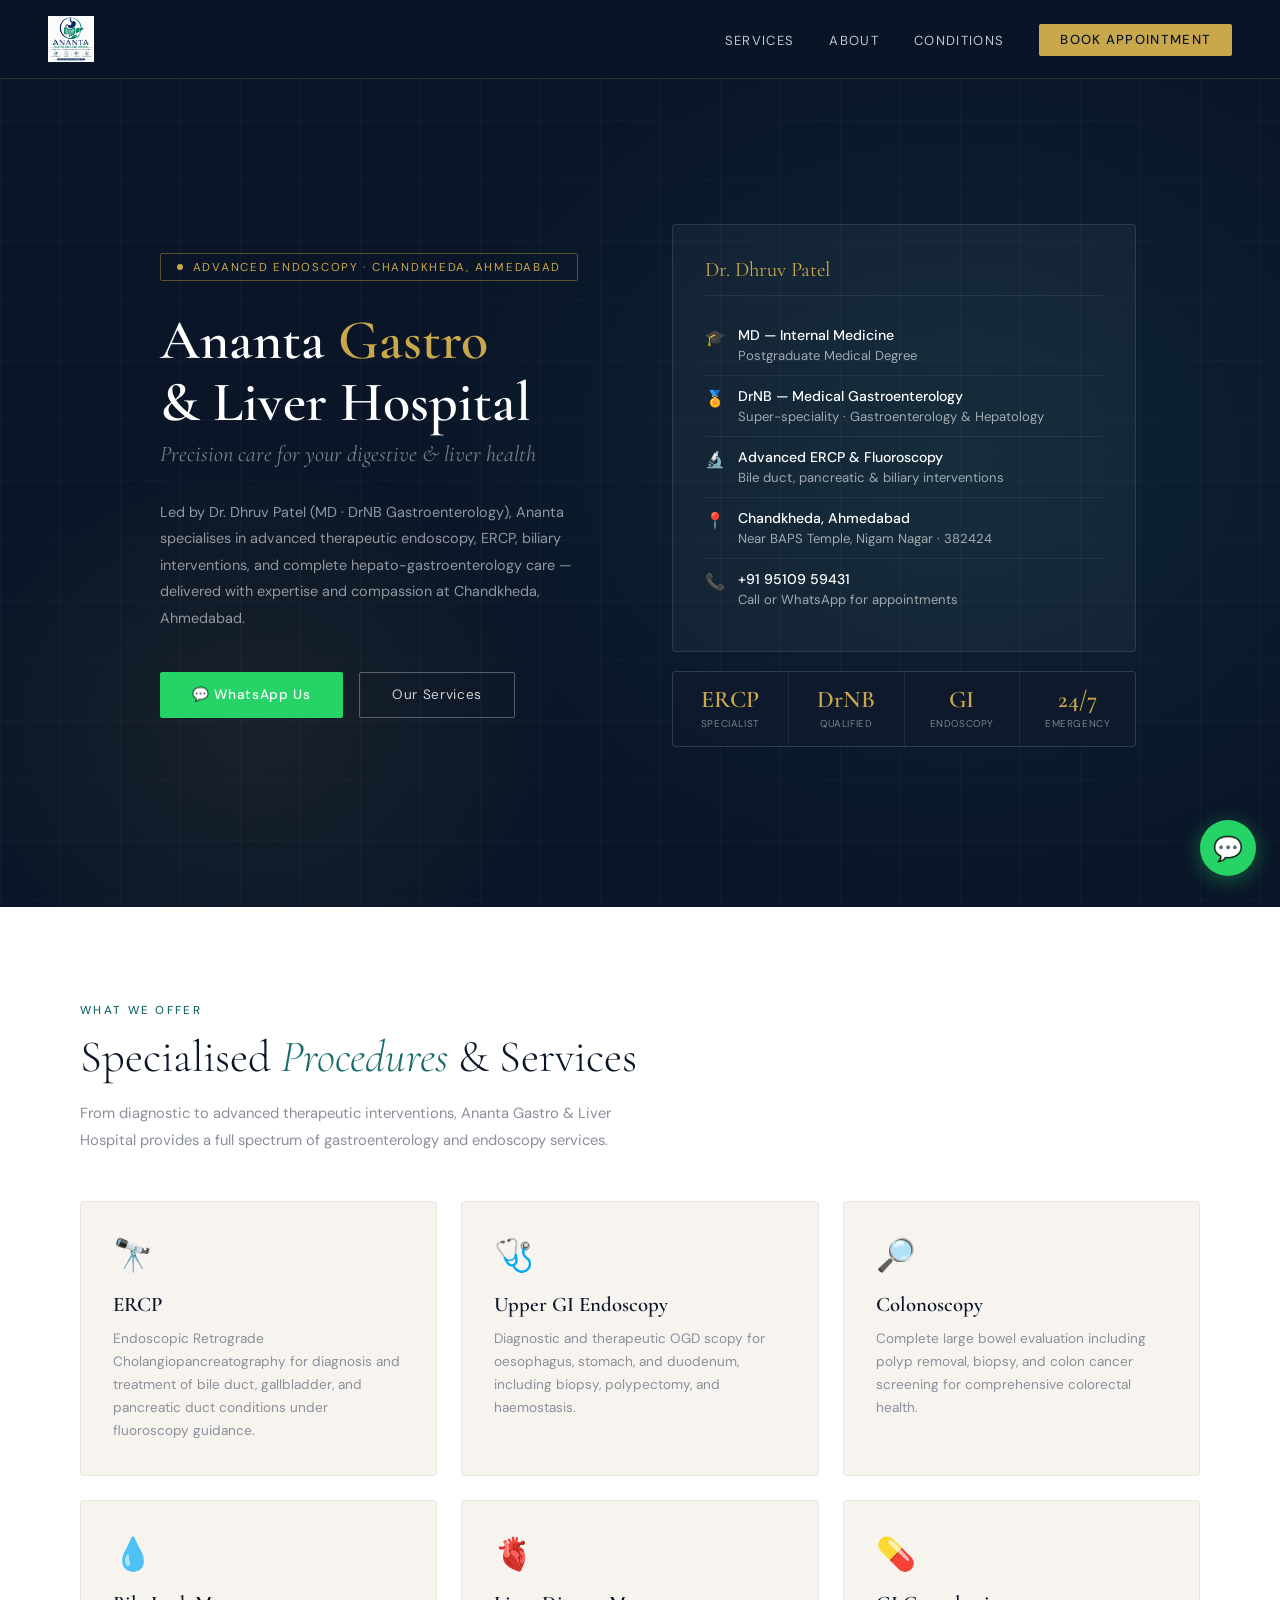
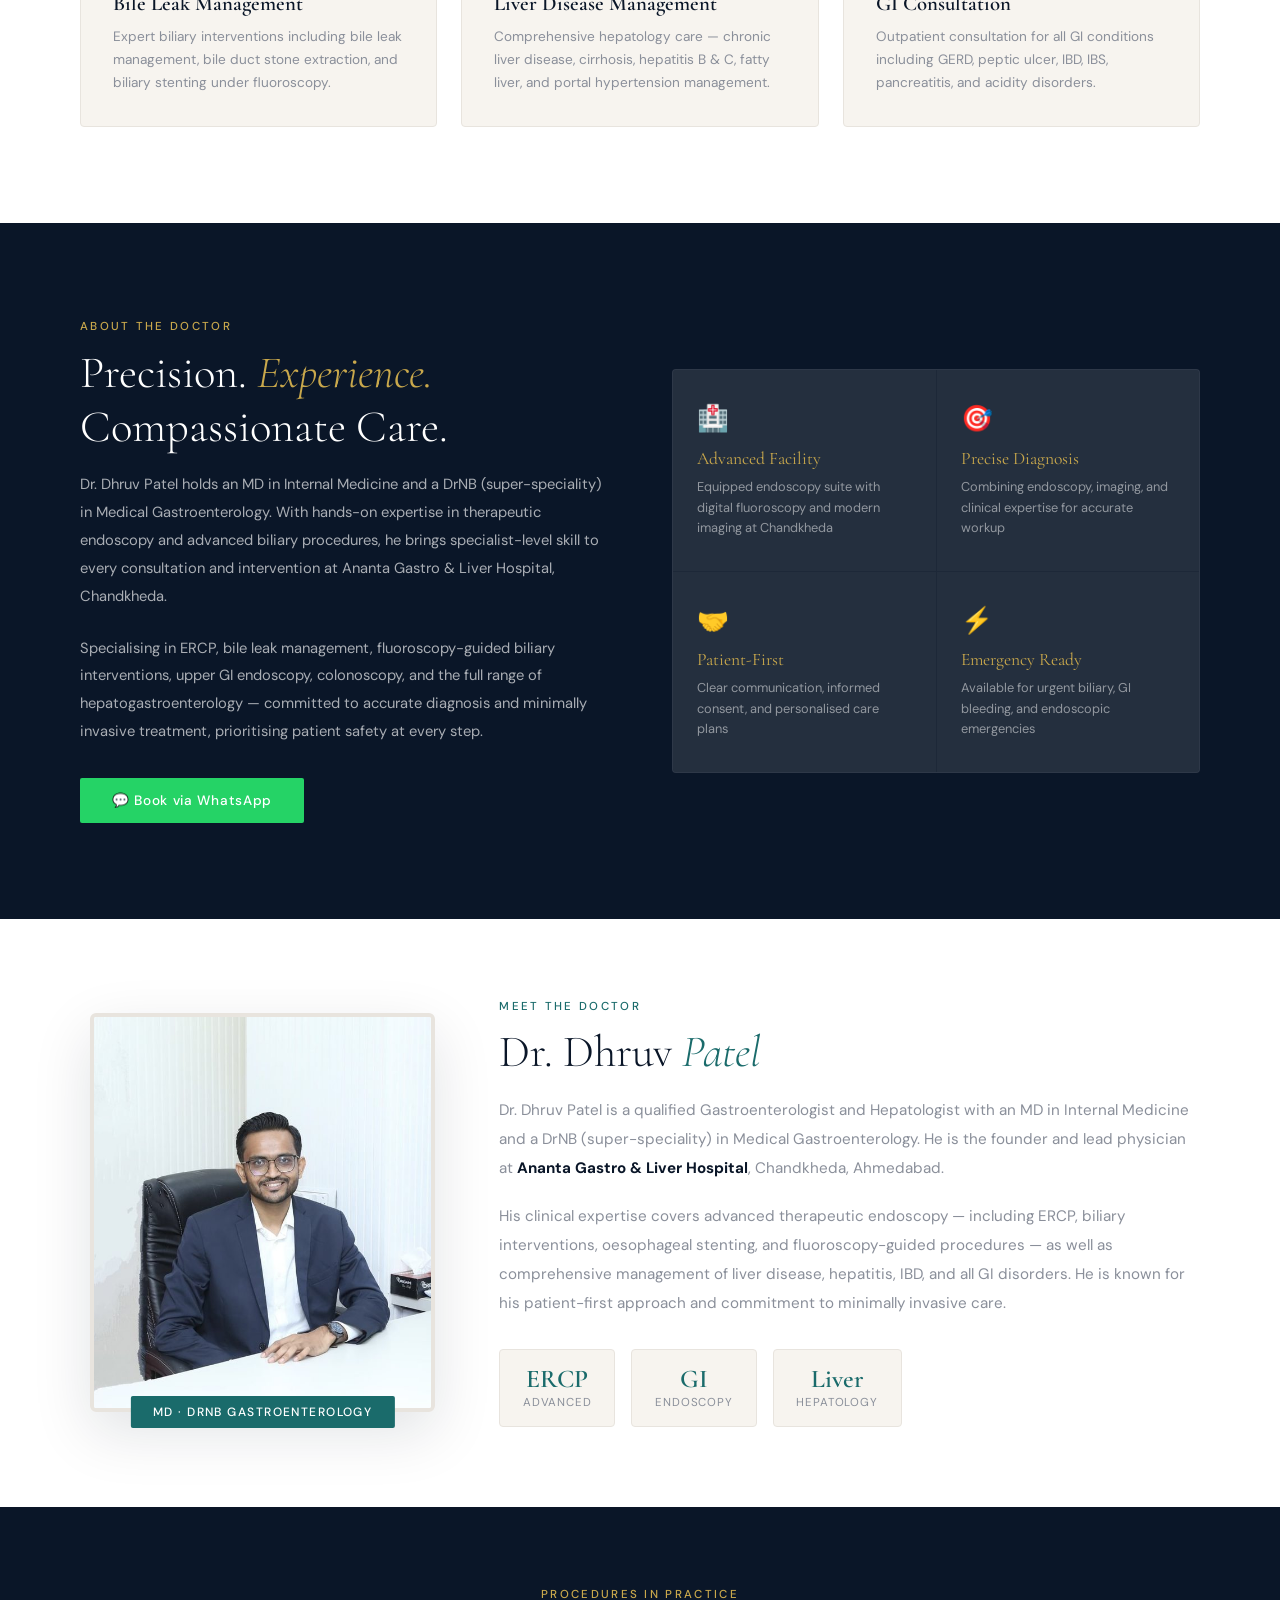
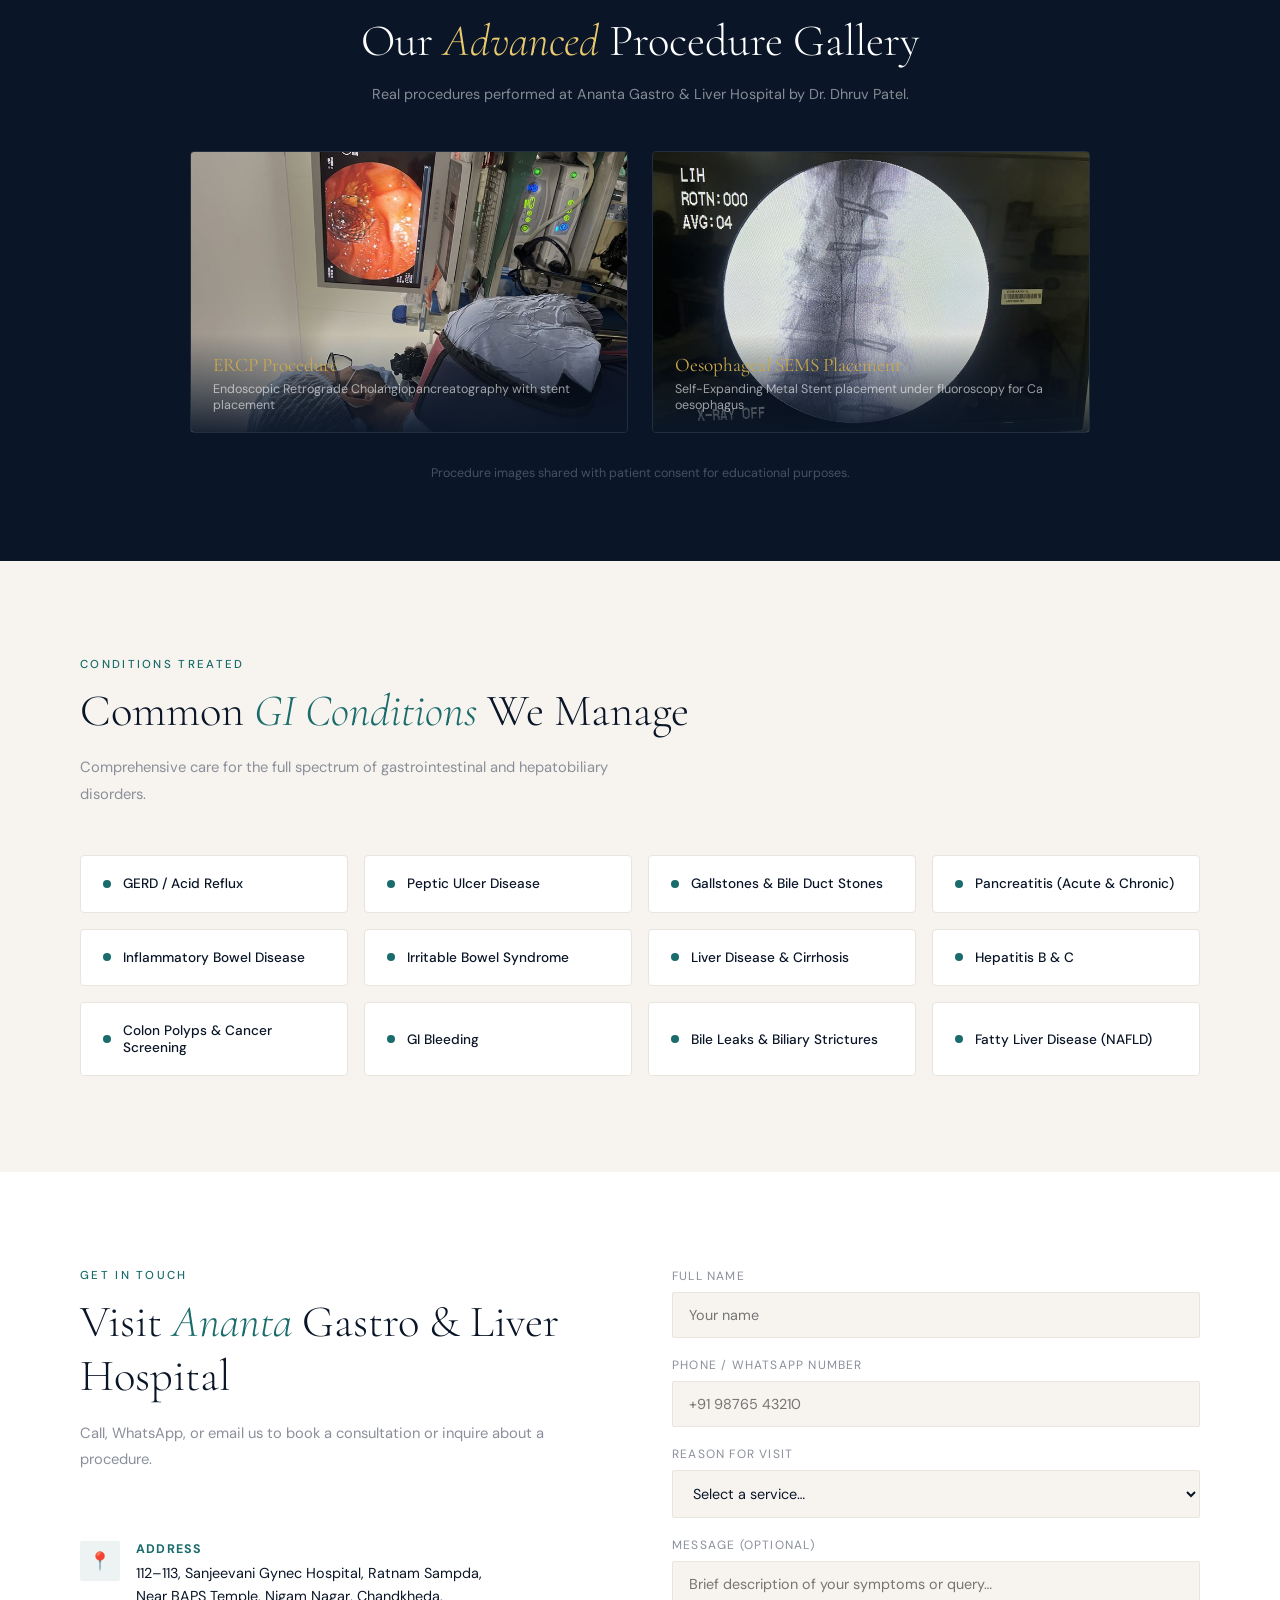
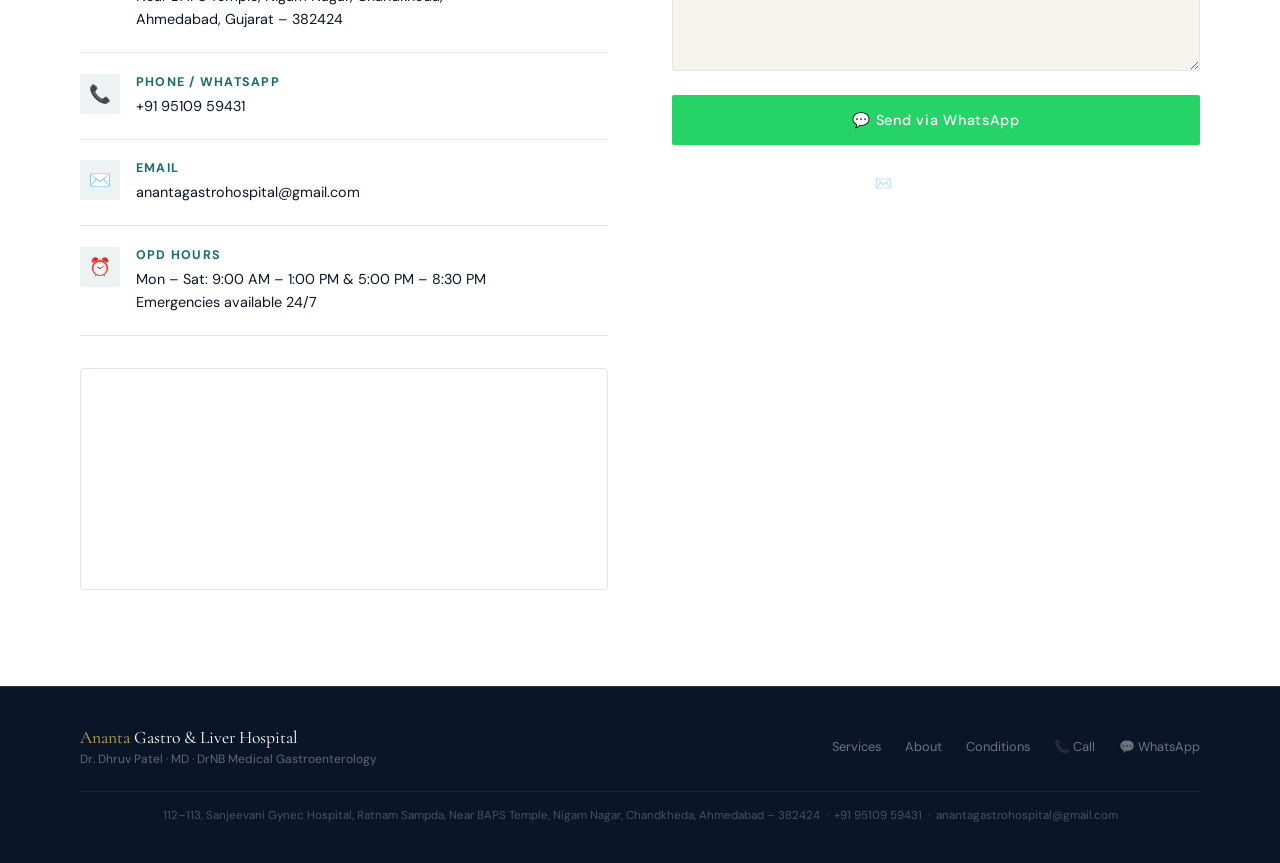
==== index.html @ d71a710f "Update index.html" ====
<!DOCTYPE html>
<html lang="en">
<head>
<meta charset="UTF-8">
 <meta name="viewport" content="width=device-width, initial-scale=1.0">
<title>Best Gastroenterologist in Ahmedabad | Ananta Gastro & Liver Hospital</title>
<meta name="description" content="Expert gastroenterologist in Ahmedabad for acidity, liver disease, endoscopy & colonoscopy. Visit Ananta Gastro & Liver Hospital in Chandkheda.">
<meta name="robots" content="index, follow">
<link href="https://fonts.googleapis.com/css2?family=Cormorant+Garamond:ital,wght@0,300;0,400;0,600;1,300;1,400&family=DM+Sans:wght@300;400;500&display=swap" rel="stylesheet">
</head>
<link href="https://fonts.googleapis.com/css2?family=Cormorant+Garamond:ital,wght@0,300;0,400;0,600;1,300;1,400&family=DM+Sans:wght@300;400;500&display=swap" rel="stylesheet">
<style>
  *, *::before, *::after { margin: 0; padding: 0; box-sizing: border-box; }
  :root {
    --navy: #0a1628; --deep: #0d1f3c;
    --teal: #1a6b6b; --teal-light: #2a8f8f;
    --gold: #c9a84c; --gold-light: #e8c96e;
    --cream: #f7f4ef; --white: #ffffff;
    --gray: #8a8f9a; --light: #e8e4de;
  }
  html { scroll-behavior: smooth; }
  body { font-family: 'DM Sans', sans-serif; background: var(--cream); color: var(--navy); overflow-x: hidden; }

  /* NAV */
  nav {
    position: fixed; top: 0; left: 0; right: 0; z-index: 100;
    display: flex; align-items: center; justify-content: space-between;
    padding: 1rem 3rem;
    background: rgba(10,22,40,0.95);
    backdrop-filter: blur(12px);
    border-bottom: 1px solid rgba(201,168,76,0.2);
    animation: fadeDown .8s ease both;
  }
  @keyframes fadeDown { from{opacity:0;transform:translateY(-20px);}to{opacity:1;transform:translateY(0);} }

  .nav-brand { text-decoration: none; }
  .nav-brand-main { font-family:'Cormorant Garamond',serif; color:var(--white); font-size:1.15rem; font-weight:600; display:block; }
  .nav-brand-main span { color:var(--gold); }
  .nav-brand-sub { font-size:.68rem; color:rgba(255,255,255,0.4); letter-spacing:.1em; text-transform:uppercase; }

  .nav-links { display:flex; gap:2.2rem; list-style:none; align-items:center; }
  .nav-links a { color:rgba(255,255,255,0.75); text-decoration:none; font-size:.82rem; letter-spacing:.1em; text-transform:uppercase; transition:color .3s; }
  .nav-links a:hover { color:var(--gold-light); }
  .nav-cta { background:var(--gold)!important; color:var(--navy)!important; padding:.45rem 1.3rem; border-radius:2px; font-weight:500!important; }
  .nav-cta:hover { background:var(--gold-light)!important; }

  /* HERO */
  #hero {
    min-height:100vh; background:var(--navy);
    display:grid; grid-template-columns:1fr 1fr;
    align-items:center; position:relative; overflow:hidden;
  }
  .hero-bg {
    position:absolute; inset:0;
    background: radial-gradient(ellipse 60% 70% at 75% 50%,rgba(26,107,107,0.18) 0%,transparent 70%),
                radial-gradient(ellipse 40% 50% at 20% 80%,rgba(201,168,76,0.08) 0%,transparent 60%);
  }
  .hero-grid {
    position:absolute; inset:0;
    background-image: linear-gradient(rgba(255,255,255,0.025) 1px,transparent 1px),
                      linear-gradient(90deg,rgba(255,255,255,0.025) 1px,transparent 1px);
    background-size:60px 60px;
  }
  .hero-left { padding:8rem 3rem 4rem 5rem; position:relative; z-index:2; animation:fadeUp 1s ease .3s both; }
  @keyframes fadeUp { from{opacity:0;transform:translateY(30px);}to{opacity:1;transform:translateY(0);} }

  .hero-badge {
    display:inline-flex; align-items:center; gap:.6rem;
    border:1px solid rgba(201,168,76,0.4); padding:.35rem 1rem; border-radius:2px;
    font-size:.72rem; letter-spacing:.15em; text-transform:uppercase; color:var(--gold); margin-bottom:1.8rem;
  }
  .hero-badge::before { content:''; width:6px; height:6px; border-radius:50%; background:var(--gold); animation:pulse 2s infinite; }
  @keyframes pulse { 0%,100%{opacity:1;}50%{opacity:.4;} }

  .hero-hospital { font-family:'Cormorant Garamond',serif; font-size:clamp(2.2rem,4.5vw,3.5rem); font-weight:600; color:var(--white); line-height:1.1; margin-bottom:.4rem; }
  .hero-hospital em { color:var(--gold); font-style:normal; }
  .hero-tagline { font-family:'Cormorant Garamond',serif; font-size:clamp(1rem,1.8vw,1.4rem); color:rgba(255,255,255,0.45); font-style:italic; margin-bottom:2rem; }
  .hero-desc { color:rgba(255,255,255,0.55); font-size:.9rem; line-height:1.85; max-width:420px; margin-bottom:2.5rem; }
  .hero-actions { display:flex; gap:1rem; flex-wrap:wrap; }

  .btn-primary { background:var(--gold); color:var(--navy); padding:.85rem 2rem; border-radius:2px; text-decoration:none; font-size:.85rem; font-weight:500; letter-spacing:.05em; transition:all .3s; display:inline-block; }
  .btn-primary:hover { background:var(--gold-light); transform:translateY(-2px); box-shadow:0 8px 24px rgba(201,168,76,0.3); }
  .btn-wa { background:#25D366; color:#fff; padding:.85rem 2rem; border-radius:2px; text-decoration:none; font-size:.85rem; font-weight:500; letter-spacing:.05em; transition:all .3s; display:inline-flex; align-items:center; gap:.5rem; }
  .btn-wa:hover { background:#1ebe5d; transform:translateY(-2px); }
  .btn-outline { border:1px solid rgba(255,255,255,0.3); color:rgba(255,255,255,0.8); padding:.85rem 2rem; border-radius:2px; text-decoration:none; font-size:.85rem; letter-spacing:.05em; transition:all .3s; display:inline-block; }
  .btn-outline:hover { border-color:var(--gold); color:var(--gold); }

  .hero-right { position:relative; z-index:2; display:flex; flex-direction:column; gap:1.2rem; padding:8rem 4rem 4rem 2rem; animation:fadeUp 1s ease .6s both; }

  .hero-card { background:rgba(255,255,255,0.04); border:1px solid rgba(255,255,255,0.1); border-radius:4px; padding:2rem; backdrop-filter:blur(8px); }
  .hero-card h3 { font-family:'Cormorant Garamond',serif; font-size:1.3rem; color:var(--gold); font-weight:400; margin-bottom:1.2rem; padding-bottom:.8rem; border-bottom:1px solid rgba(255,255,255,0.08); }
  .credential { display:flex; align-items:flex-start; gap:.8rem; padding:.6rem 0; border-bottom:1px solid rgba(255,255,255,0.06); }
  .credential:last-child { border-bottom:none; }
  .cred-icon { font-size:1rem; margin-top:.15rem; flex-shrink:0; }
  .cred-text { font-size:.82rem; color:rgba(255,255,255,0.6); line-height:1.5; }
  .cred-text strong { color:var(--white); display:block; font-size:.88rem; font-weight:500; }

  .hero-stats { display:grid; grid-template-columns:repeat(4,1fr); gap:1px; background:rgba(255,255,255,0.08); border:1px solid rgba(255,255,255,0.08); border-radius:4px; overflow:hidden; }
  .stat { background:rgba(10,22,40,0.8); padding:1rem .5rem; text-align:center; }
  .stat-num { font-family:'Cormorant Garamond',serif; font-size:1.5rem; font-weight:600; color:var(--gold); line-height:1; display:block; }
  .stat-label { font-size:.62rem; color:rgba(255,255,255,0.45); letter-spacing:.06em; text-transform:uppercase; margin-top:.3rem; display:block; }

  /* SECTIONS */
  section { padding:6rem 5rem; }
  .section-label { font-size:.72rem; letter-spacing:.2em; text-transform:uppercase; color:var(--teal); font-weight:500; margin-bottom:.8rem; }
  .section-title { font-family:'Cormorant Garamond',serif; font-size:clamp(2rem,3.5vw,3rem); font-weight:300; line-height:1.2; color:var(--navy); margin-bottom:1rem; }
  .section-title em { font-style:italic; color:var(--teal); }
  .section-sub { font-size:.92rem; color:var(--gray); line-height:1.8; max-width:560px; margin-bottom:3rem; }

  /* SERVICES */
  #services { background:var(--white); }
  .services-grid { display:grid; grid-template-columns:repeat(3,1fr); gap:1.5rem; }
  .service-card { background:var(--cream); border:1px solid var(--light); border-radius:4px; padding:2rem; position:relative; overflow:hidden; transition:all .4s; cursor:default; }
  .service-card::before { content:''; position:absolute; top:0; left:0; right:0; height:3px; background:var(--teal); transform:scaleX(0); transform-origin:left; transition:transform .4s; }
  .service-card:hover { transform:translateY(-4px); box-shadow:0 16px 40px rgba(10,22,40,0.1); border-color:var(--teal); }
  .service-card:hover::before { transform:scaleX(1); }
  .service-icon { font-size:2rem; margin-bottom:1rem; }
  .service-card h3 { font-family:'Cormorant Garamond',serif; font-size:1.3rem; font-weight:600; color:var(--navy); margin-bottom:.6rem; }
  .service-card p { font-size:.85rem; color:var(--gray); line-height:1.7; }

  /* ABOUT */
  #about { background:var(--navy); display:grid; grid-template-columns:1fr 1fr; gap:4rem; align-items:center; padding:6rem 5rem; }
  .about-desc { font-size:.92rem; color:rgba(255,255,255,0.65); line-height:1.9; margin-bottom:1.5rem; }
  .about-right { display:grid; grid-template-columns:1fr 1fr; gap:1px; background:rgba(255,255,255,0.08); border:1px solid rgba(255,255,255,0.08); border-radius:4px; overflow:hidden; }
  .about-feat { background:rgba(255,255,255,0.03); padding:2rem 1.5rem; transition:background .3s; }
  .about-feat:hover { background:rgba(26,107,107,0.15); }
  .about-feat-icon { font-size:1.6rem; margin-bottom:.8rem; }
  .about-feat h4 { font-family:'Cormorant Garamond',serif; font-size:1.1rem; color:var(--gold); font-weight:400; margin-bottom:.5rem; }
  .about-feat p { font-size:.8rem; color:rgba(255,255,255,0.5); line-height:1.6; }

  /* CONDITIONS */
  #conditions { background:var(--cream); }
  .conditions-grid { display:grid; grid-template-columns:repeat(4,1fr); gap:1rem; }
  .condition-pill { background:var(--white); border:1px solid var(--light); border-radius:4px; padding:1.2rem 1.4rem; font-size:.85rem; color:var(--navy); font-weight:500; transition:all .3s; cursor:default; display:flex; align-items:center; gap:.7rem; }
  .condition-pill:hover { border-color:var(--teal); color:var(--teal); background:rgba(26,107,107,0.04); transform:translateX(4px); }
  .condition-pill .dot { width:8px; height:8px; border-radius:50%; background:var(--teal); flex-shrink:0; }

  /* CONTACT */
  #contact { background:var(--white); display:grid; grid-template-columns:1fr 1fr; gap:4rem; align-items:start; padding:6rem 5rem; }
  .contact-info-block { display:flex; align-items:flex-start; gap:1rem; padding:1.3rem 0; border-bottom:1px solid var(--light); }
  .contact-info-block:last-of-type { border-bottom:none; }
  .contact-icon { width:40px; height:40px; background:rgba(26,107,107,0.08); border-radius:2px; display:flex; align-items:center; justify-content:center; font-size:1.1rem; flex-shrink:0; }
  .contact-text strong { display:block; font-size:.78rem; letter-spacing:.1em; text-transform:uppercase; color:var(--teal); margin-bottom:.3rem; }
  .contact-text span, .contact-text a { font-size:.9rem; color:var(--navy); line-height:1.6; text-decoration:none; }
  .contact-text a:hover { color:var(--teal); }
  .map-embed { border-radius:4px; overflow:hidden; border:1px solid var(--light); margin-top:2rem; }

  .form-group { margin-bottom:1.2rem; }
  .form-group label { display:block; font-size:.75rem; letter-spacing:.1em; text-transform:uppercase; color:var(--gray); margin-bottom:.5rem; }
  .form-group input, .form-group textarea, .form-group select { width:100%; border:1px solid var(--light); border-radius:2px; padding:.8rem 1rem; font-family:'DM Sans',sans-serif; font-size:.9rem; color:var(--navy); background:var(--cream); transition:border .3s; outline:none; }
  .form-group input:focus, .form-group textarea:focus, .form-group select:focus { border-color:var(--teal); background:var(--white); }
  .form-group textarea { height:110px; resize:vertical; }

  .wa-float { position:fixed; bottom:1.5rem; right:1.5rem; z-index:200; background:#25D366; color:#fff; width:56px; height:56px; border-radius:50%; display:flex; align-items:center; justify-content:center; font-size:1.5rem; text-decoration:none; box-shadow:0 4px 20px rgba(37,211,102,0.4); transition:transform .3s; }
  .wa-float:hover { transform:scale(1.1); }

  /* FOOTER */
  footer { background:var(--navy); padding:2.5rem 5rem; border-top:1px solid rgba(201,168,76,0.2); }
  .footer-inner { display:flex; justify-content:space-between; align-items:center; flex-wrap:wrap; gap:1rem; }
  .footer-brand { font-family:'Cormorant Garamond',serif; color:var(--white); font-size:1.1rem; }
  .footer-brand span { color:var(--gold); }
  .footer-sub { font-size:.75rem; color:rgba(255,255,255,0.35); margin-top:.2rem; }
  .footer-links { display:flex; gap:1.5rem; }
  .footer-links a { color:rgba(255,255,255,0.4); text-decoration:none; font-size:.8rem; transition:color .3s; }
  .footer-links a:hover { color:var(--gold); }
  .footer-bottom { font-size:.72rem; color:rgba(255,255,255,0.25); margin-top:1.5rem; text-align:center; border-top:1px solid rgba(255,255,255,0.06); padding-top:1rem; }

  /* REVEAL */
  .reveal { opacity:0; transform:translateY(24px); transition:opacity .8s ease,transform .8s ease; }
  .reveal.visible { opacity:1; transform:translateY(0); }

  /* RESPONSIVE */
  @media(max-width:900px){
    nav { padding:1rem 1.5rem; }
    .nav-links { display:none; }
    #hero { grid-template-columns:1fr; }
    .hero-left { padding:7rem 1.5rem 2rem; }
    .hero-right { padding:1rem 1.5rem 3rem; }
    .hero-stats { grid-template-columns:repeat(2,1fr); }
    .services-grid { grid-template-columns:1fr; }
    #about { grid-template-columns:1fr; padding:4rem 1.5rem; }
    .about-right { grid-template-columns:1fr 1fr; }
    section { padding:4rem 1.5rem; }
    .conditions-grid { grid-template-columns:1fr 1fr; }
    #contact { grid-template-columns:1fr; padding:4rem 1.5rem; }
    footer { padding:2rem 1.5rem; }
    .footer-inner { flex-direction:column; align-items:flex-start; }
  }
</style>
</head>
<body>

<!-- WhatsApp float -->
<a href="https://wa.me/919510959431" target="_blank" class="wa-float" title="Chat on WhatsApp">💬</a>

<!-- NAV -->
<nav>
  <a href="#hero" class="nav-brand">
    <img src="[data-uri]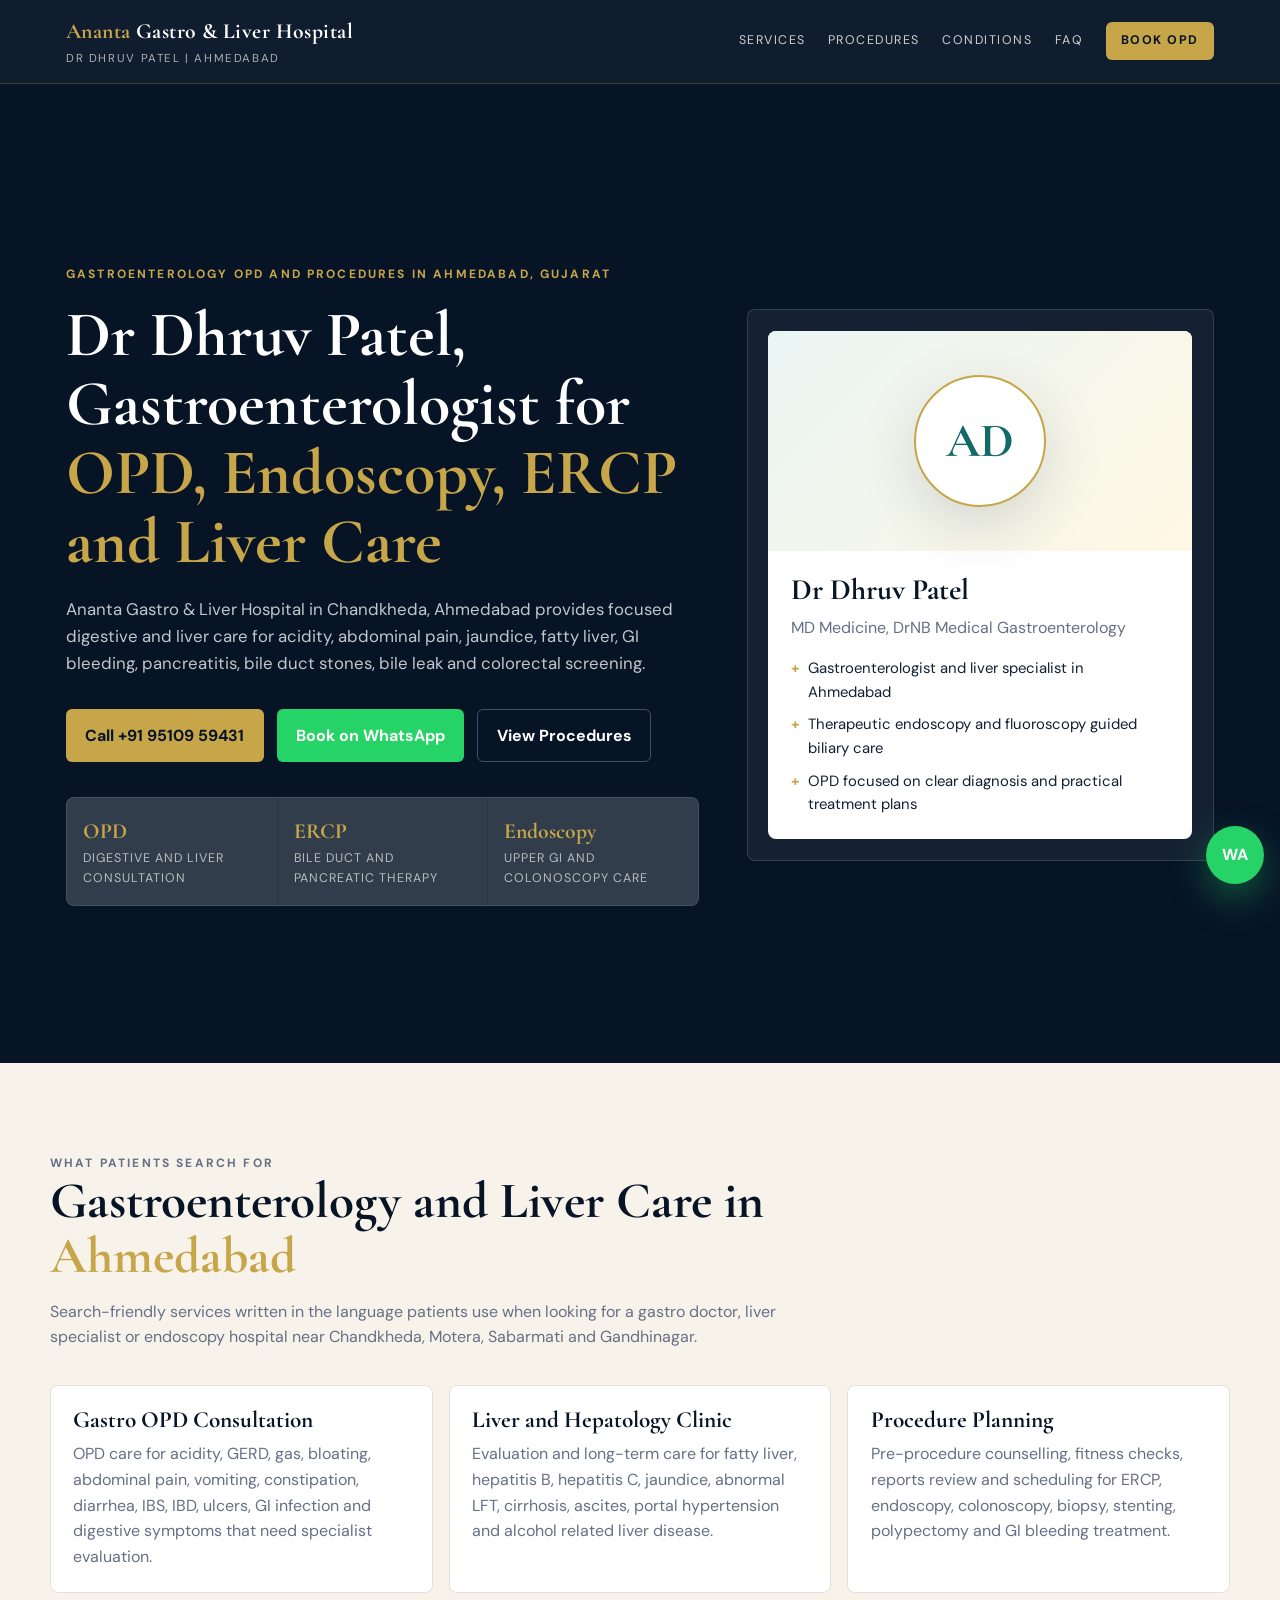
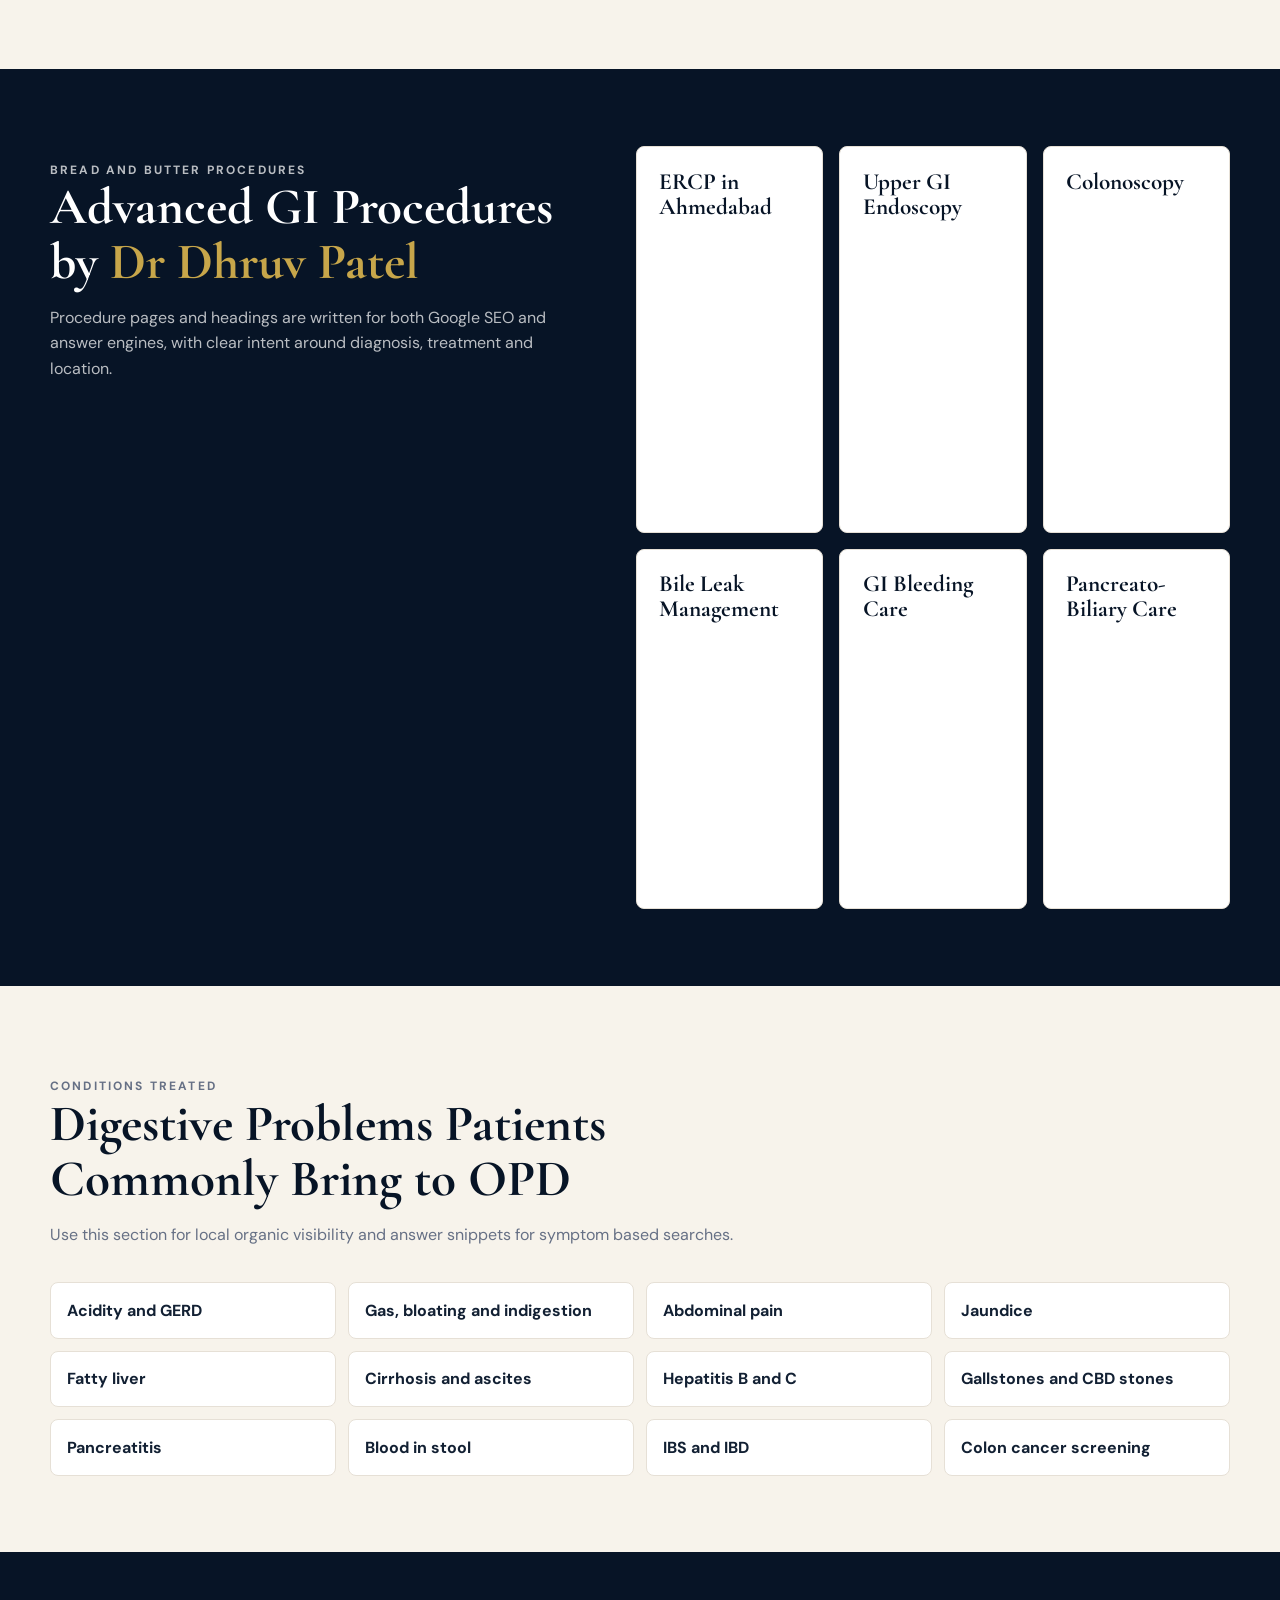
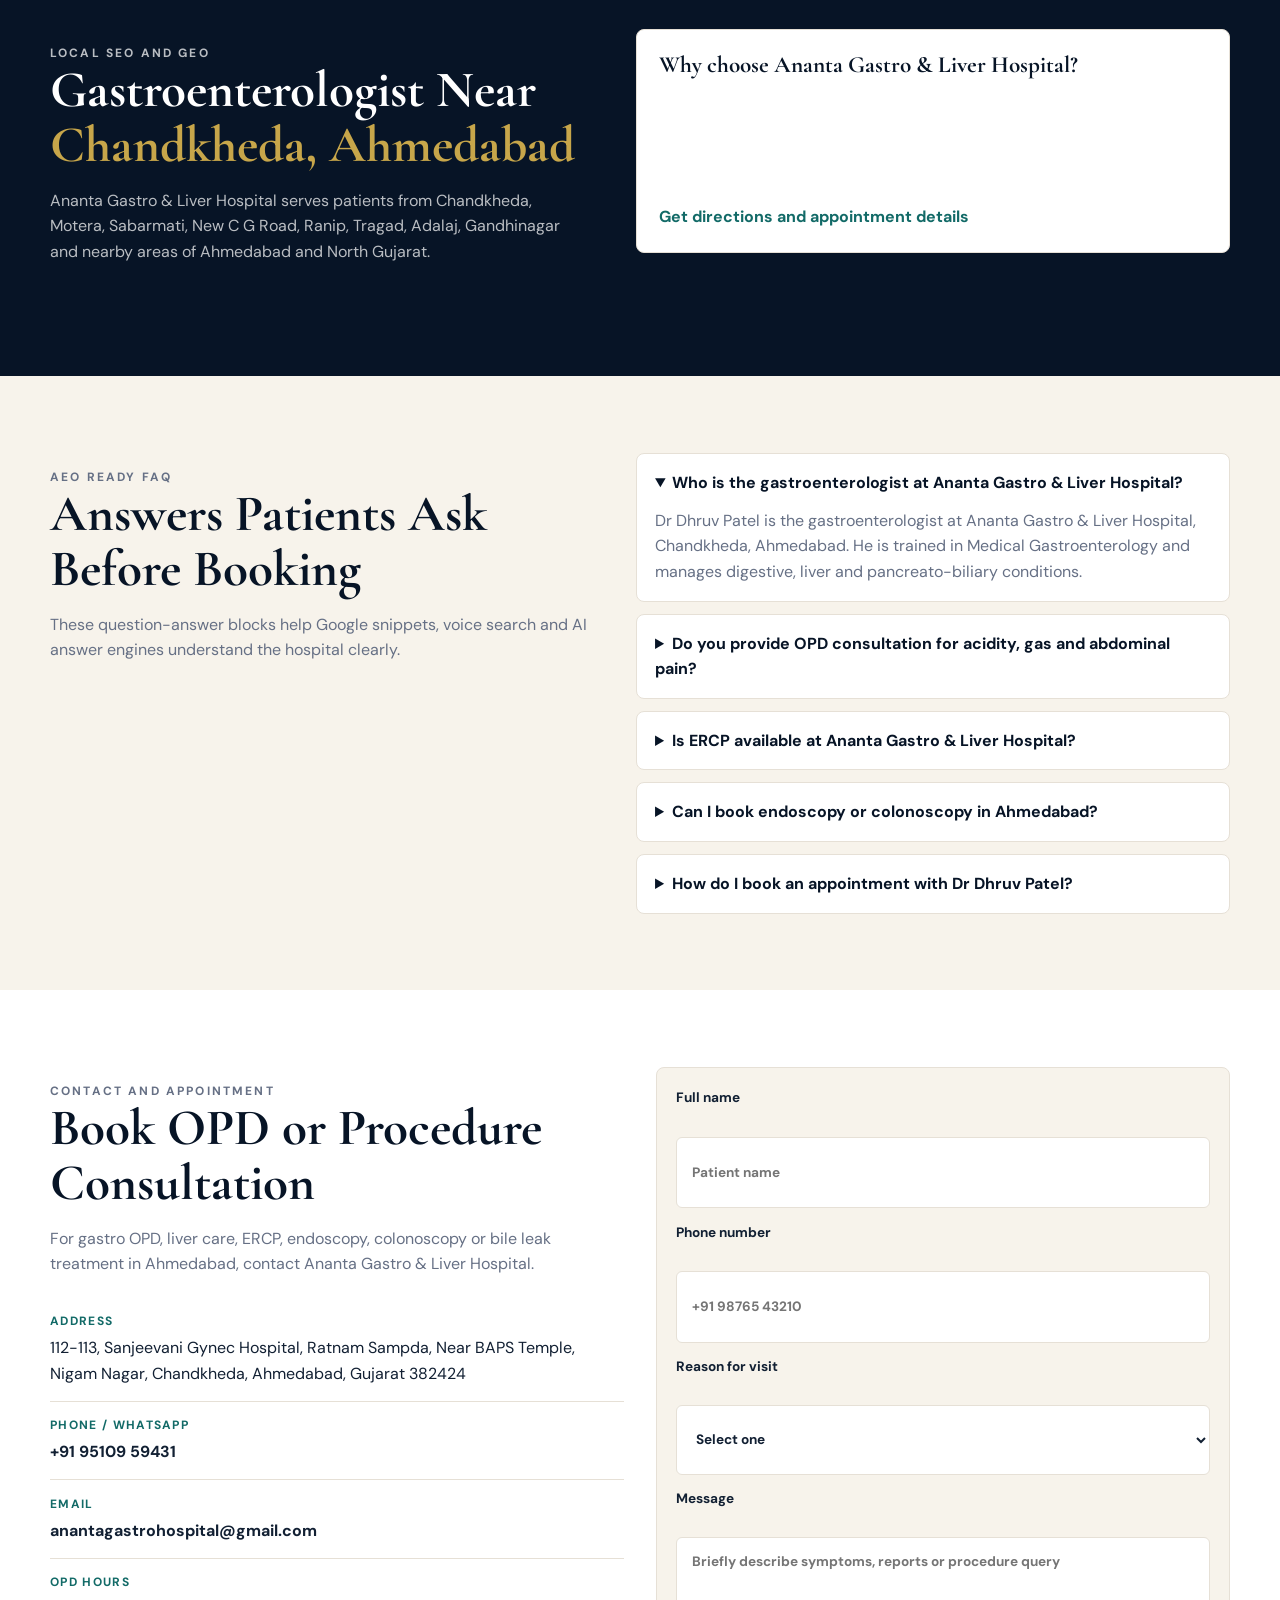
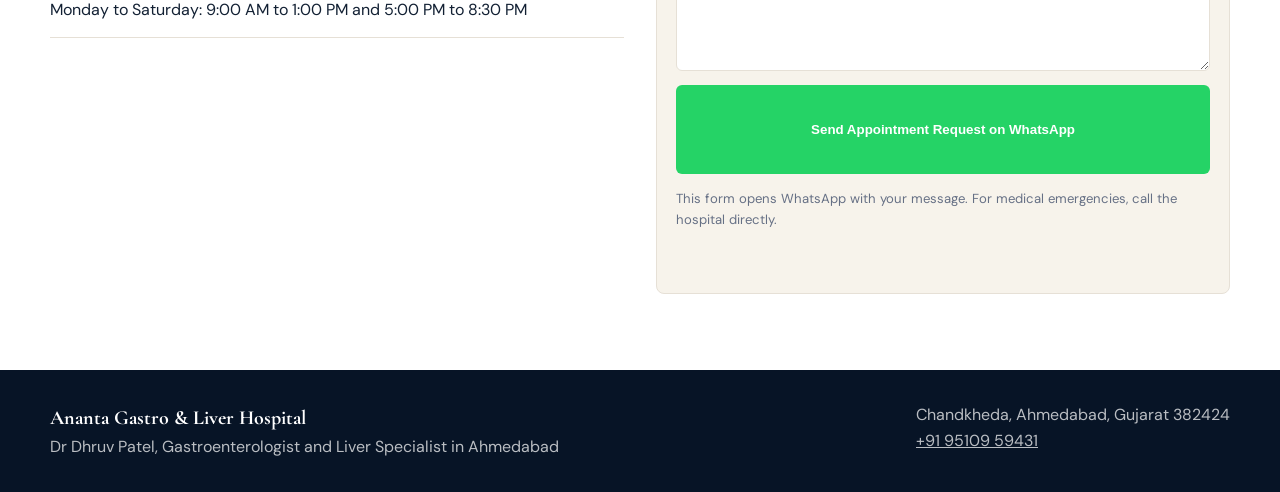
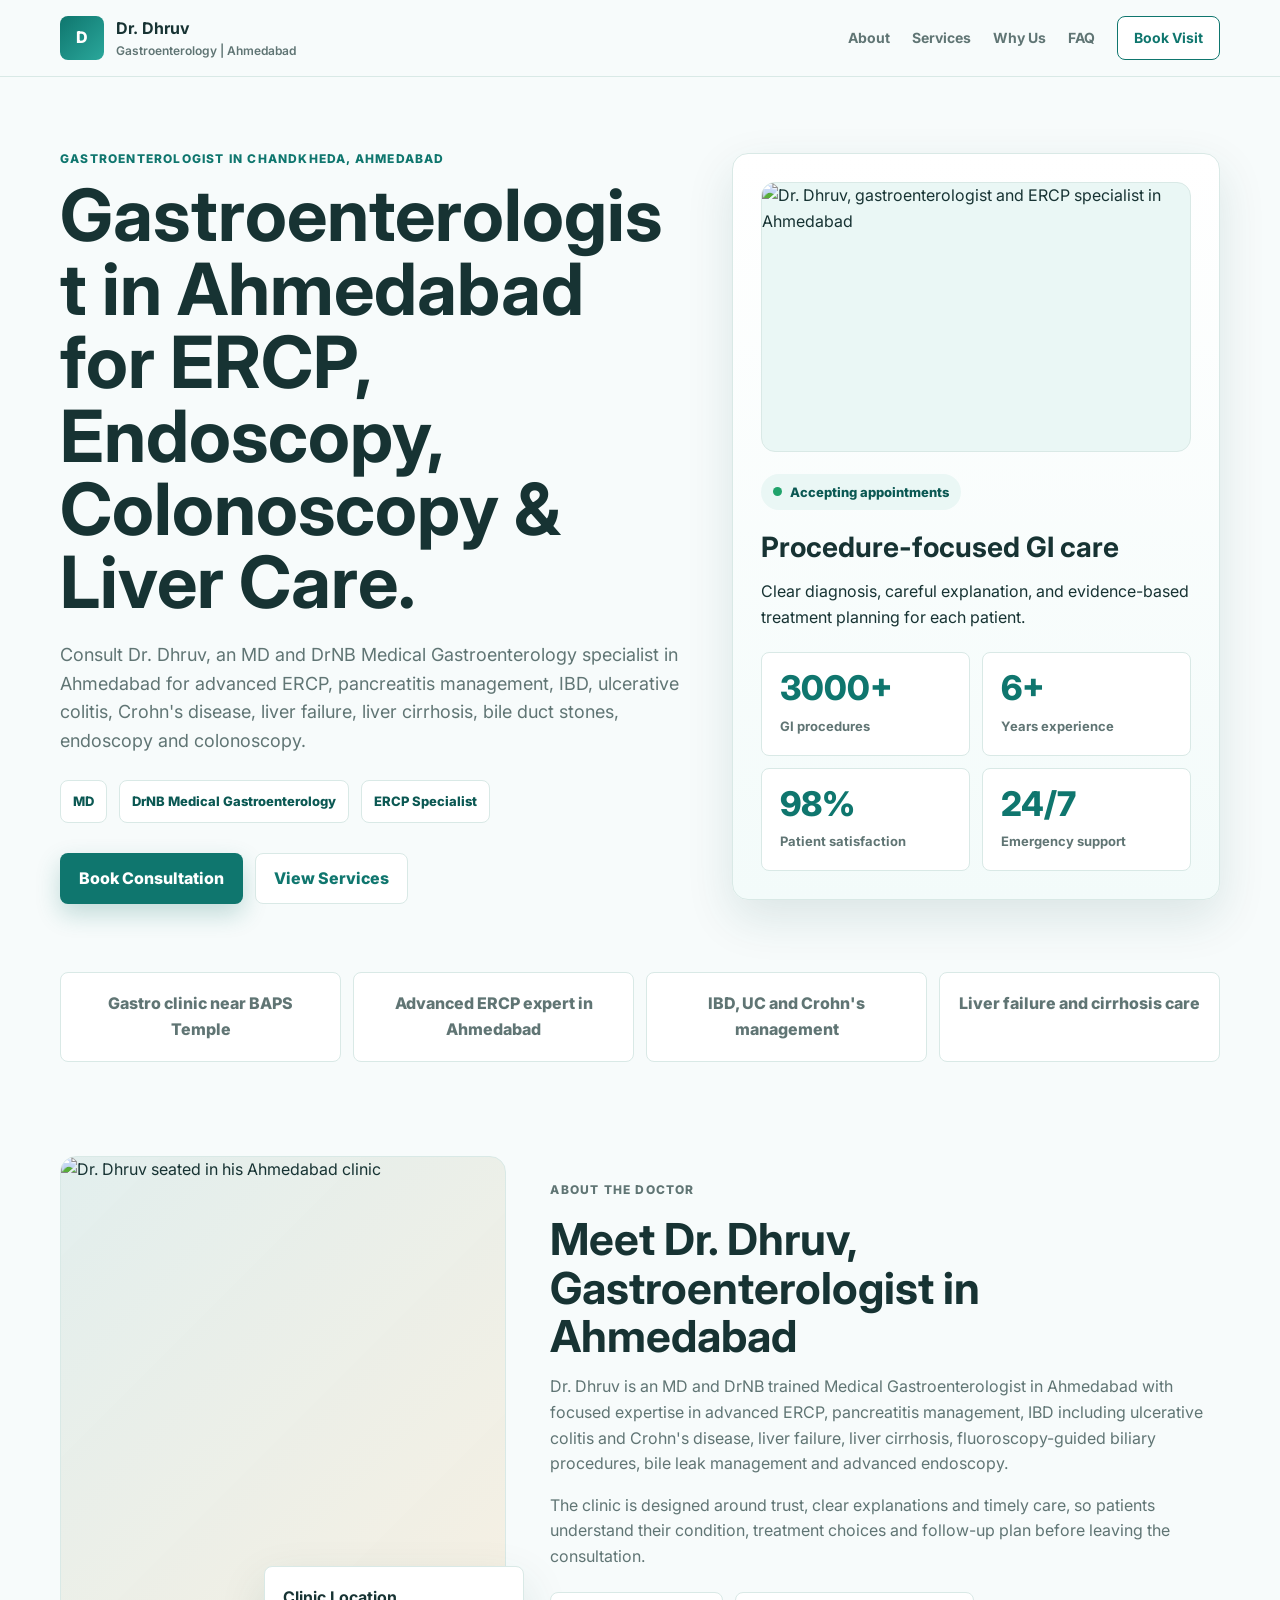
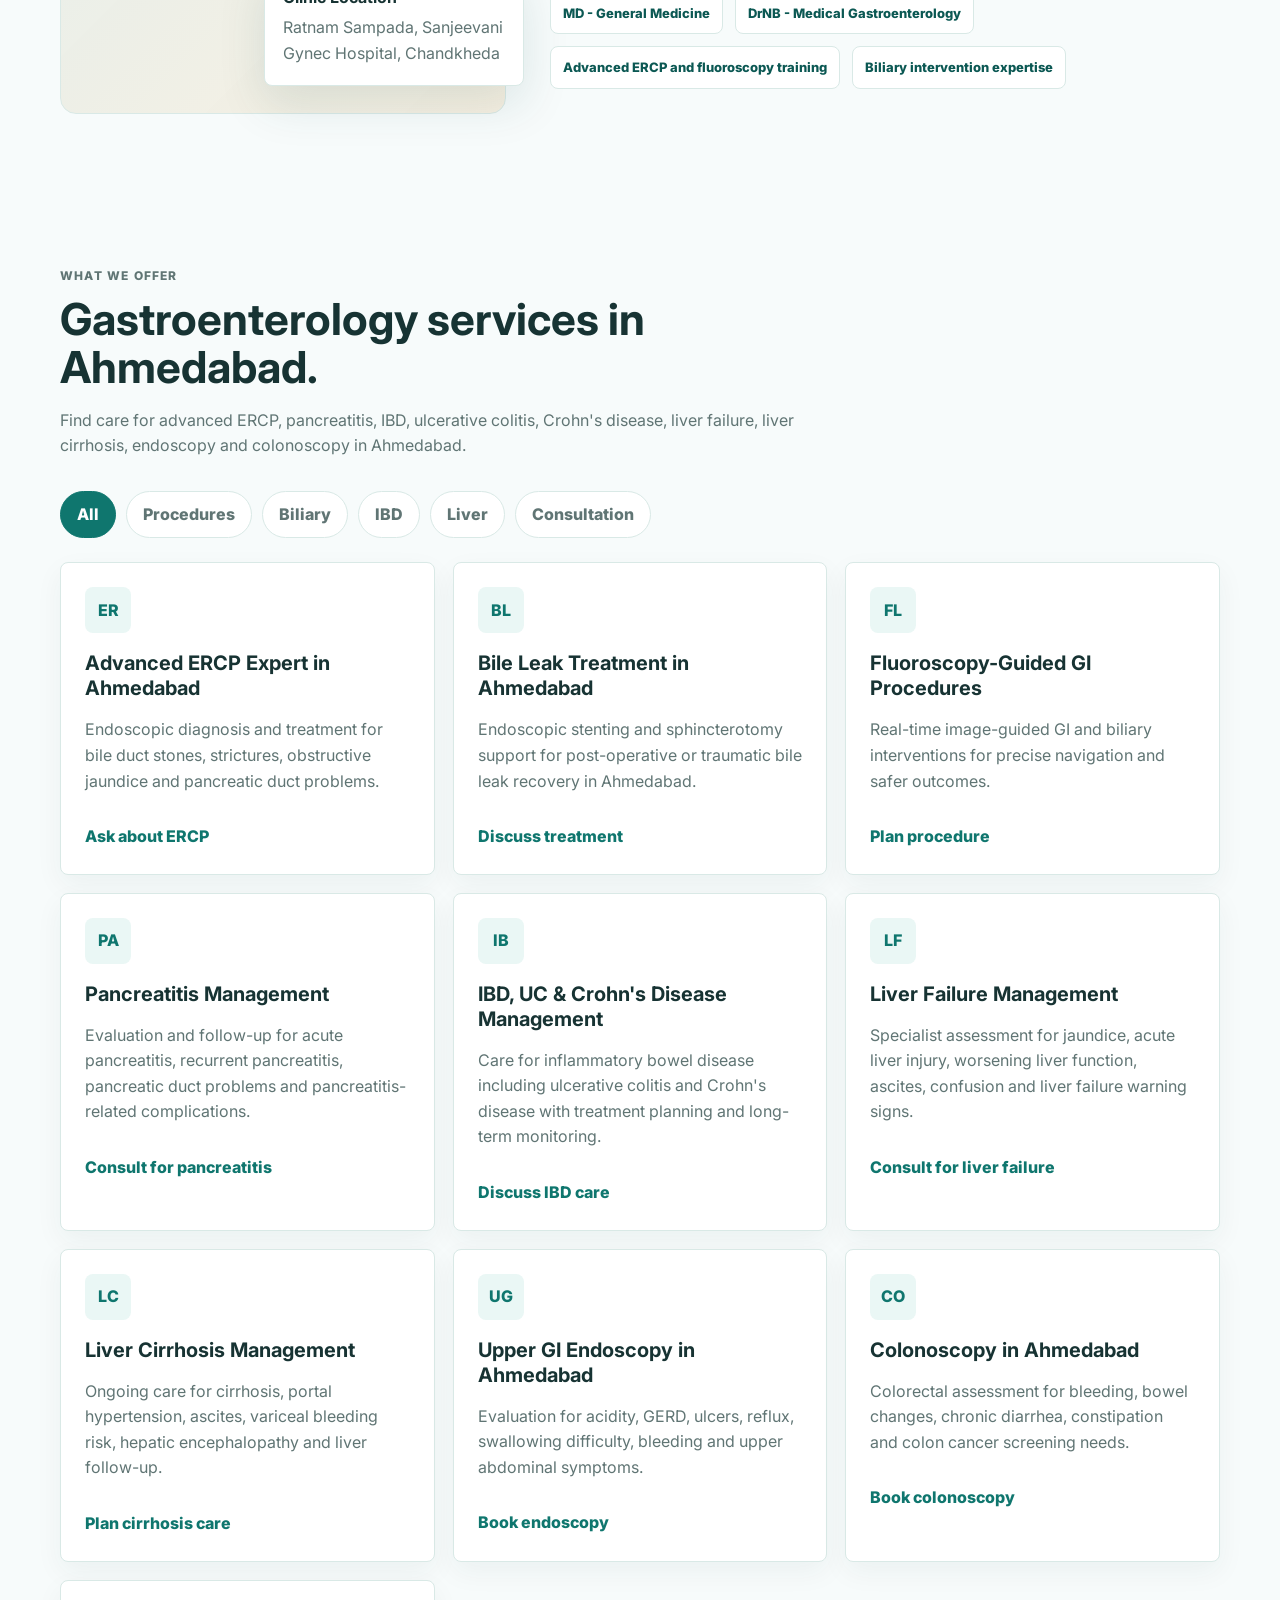
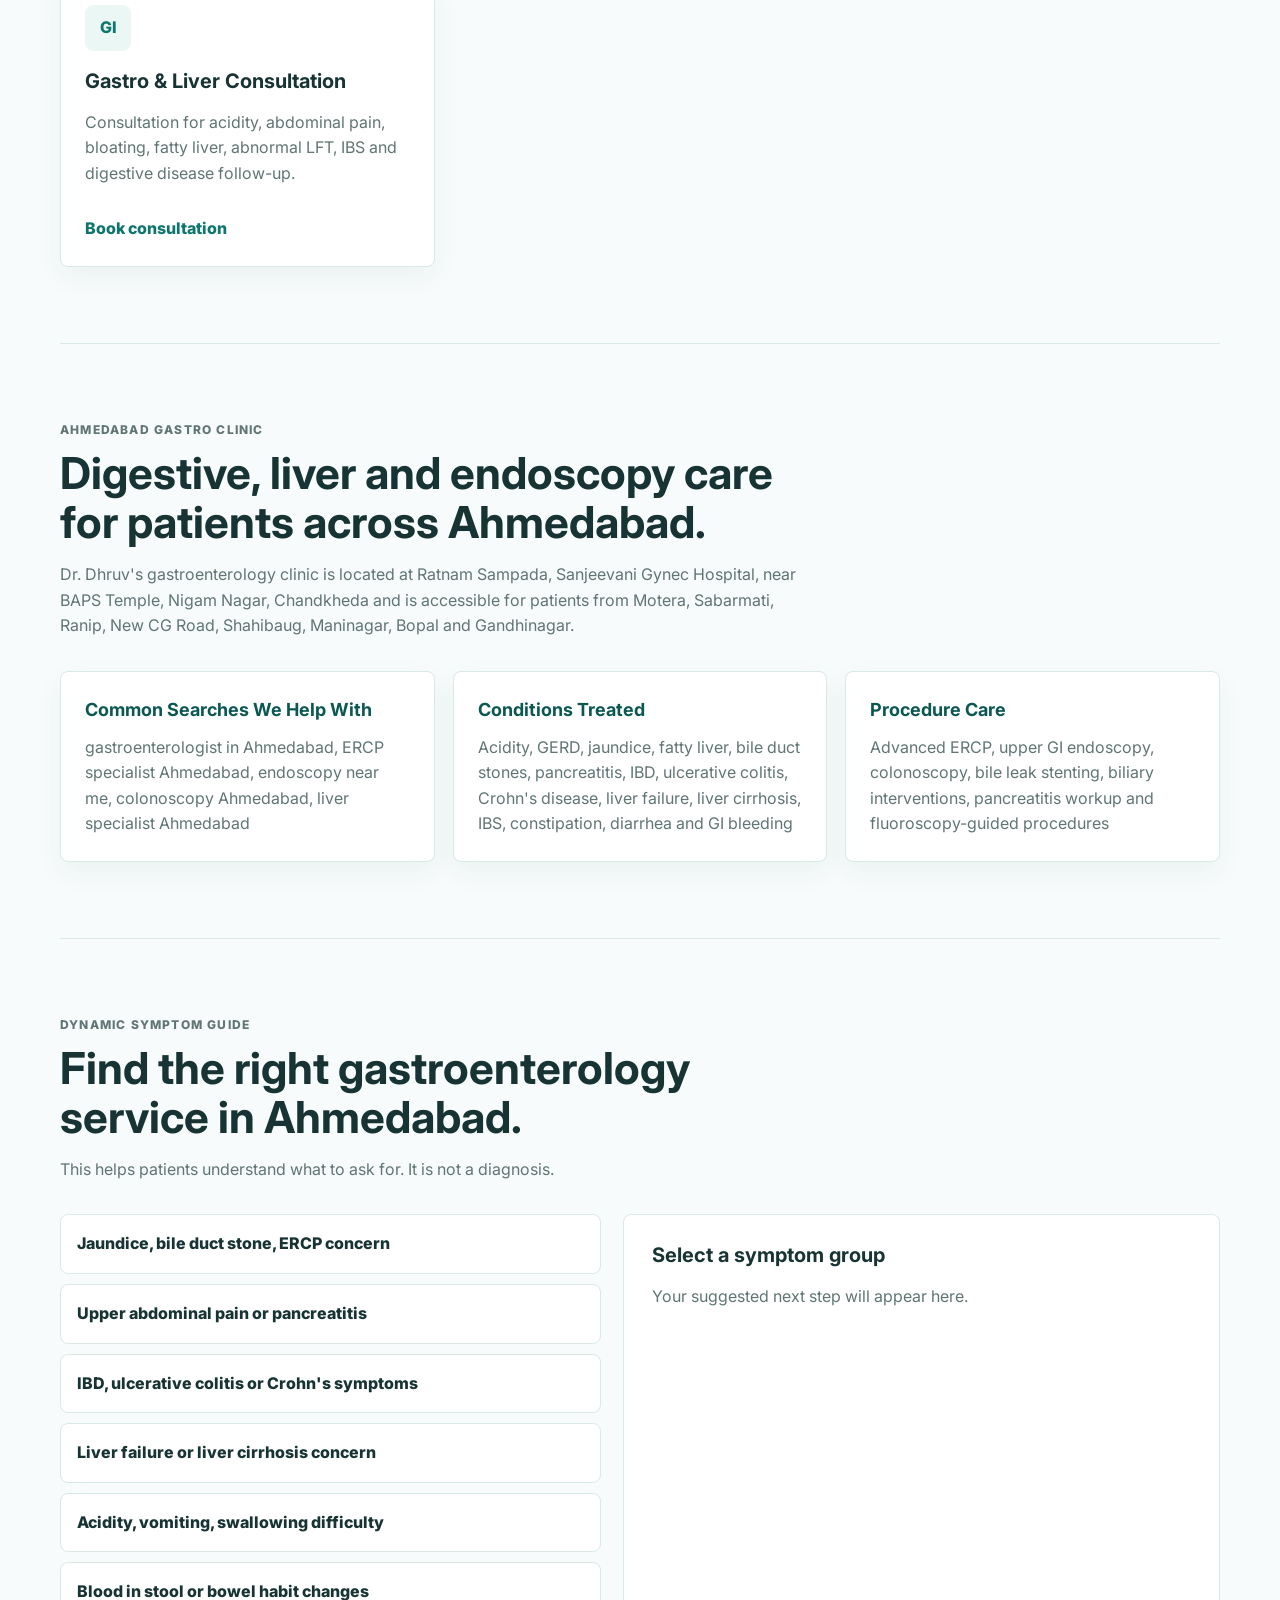
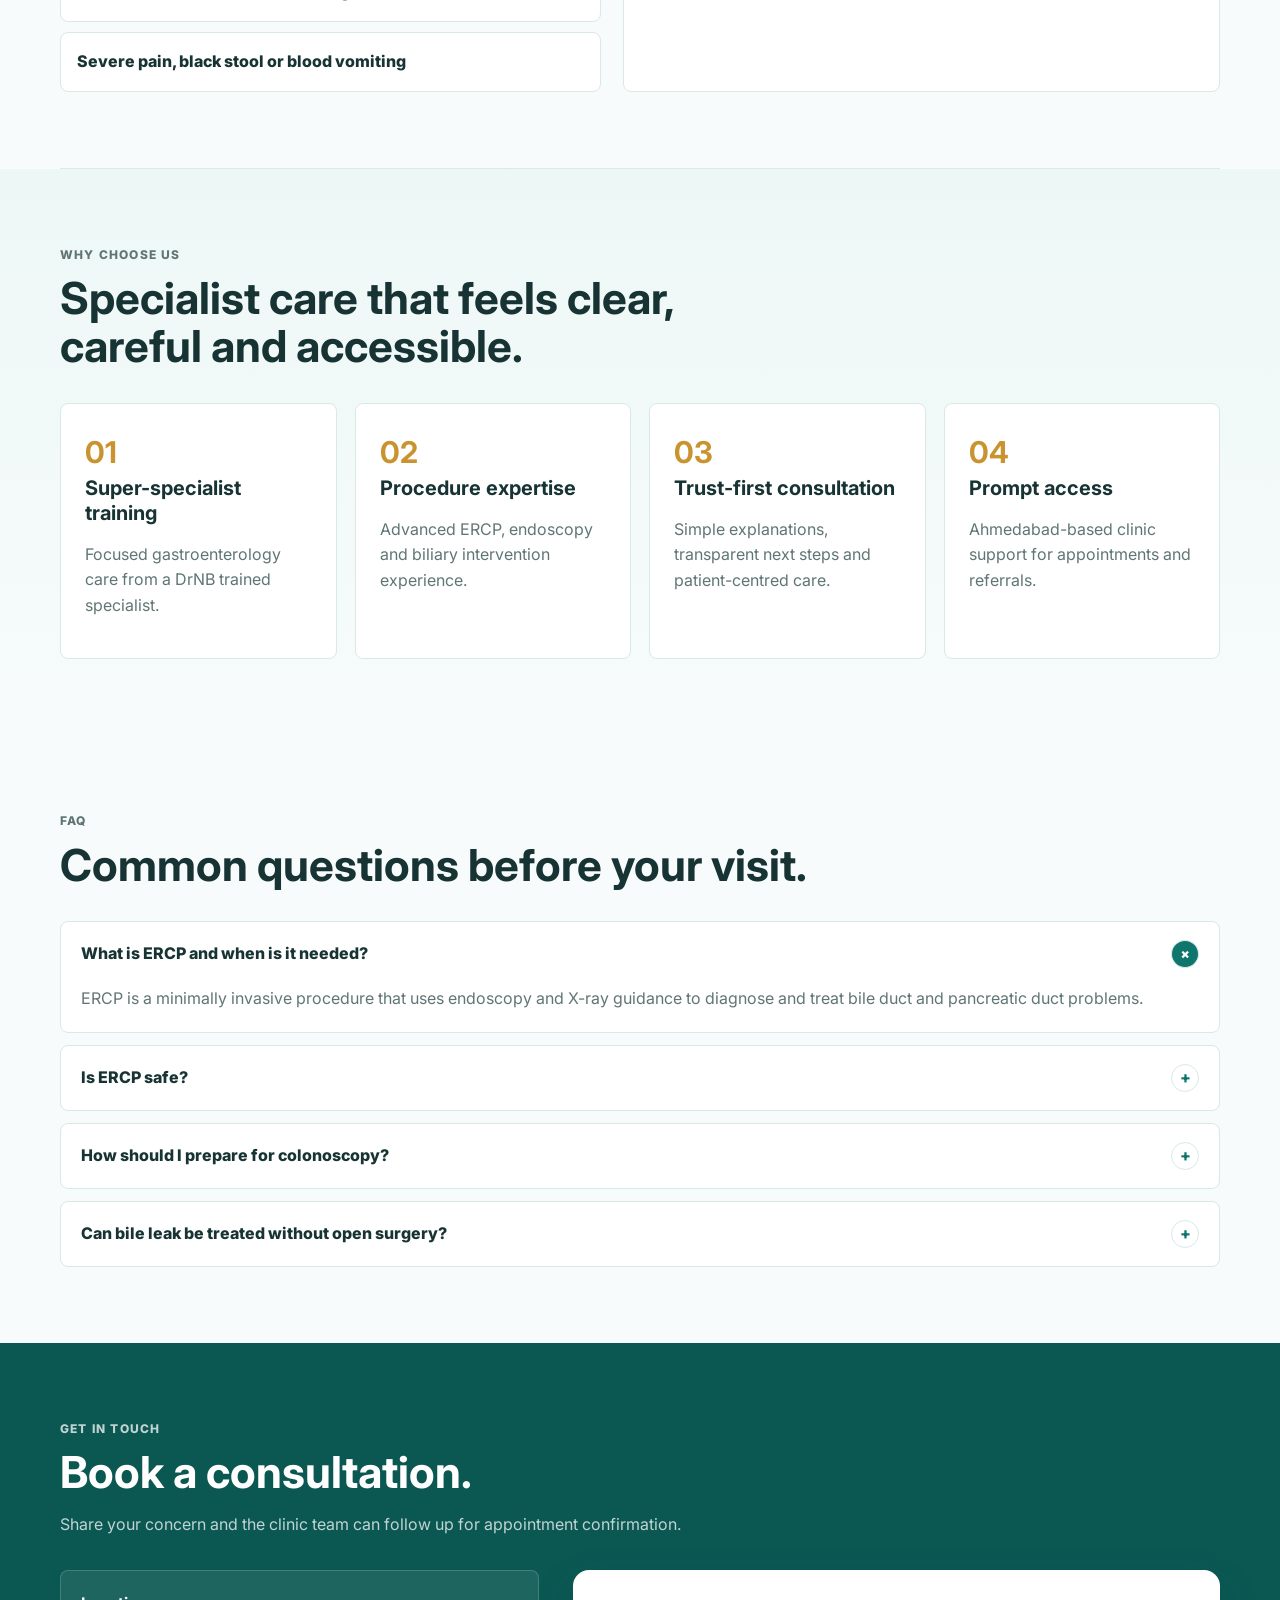
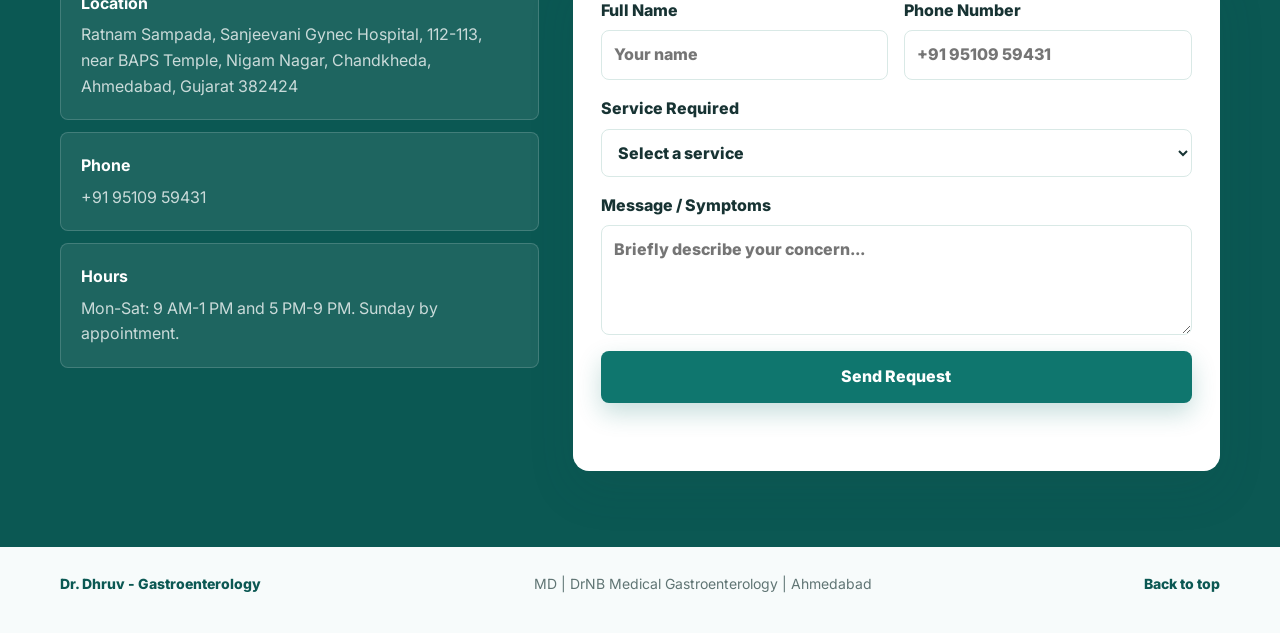
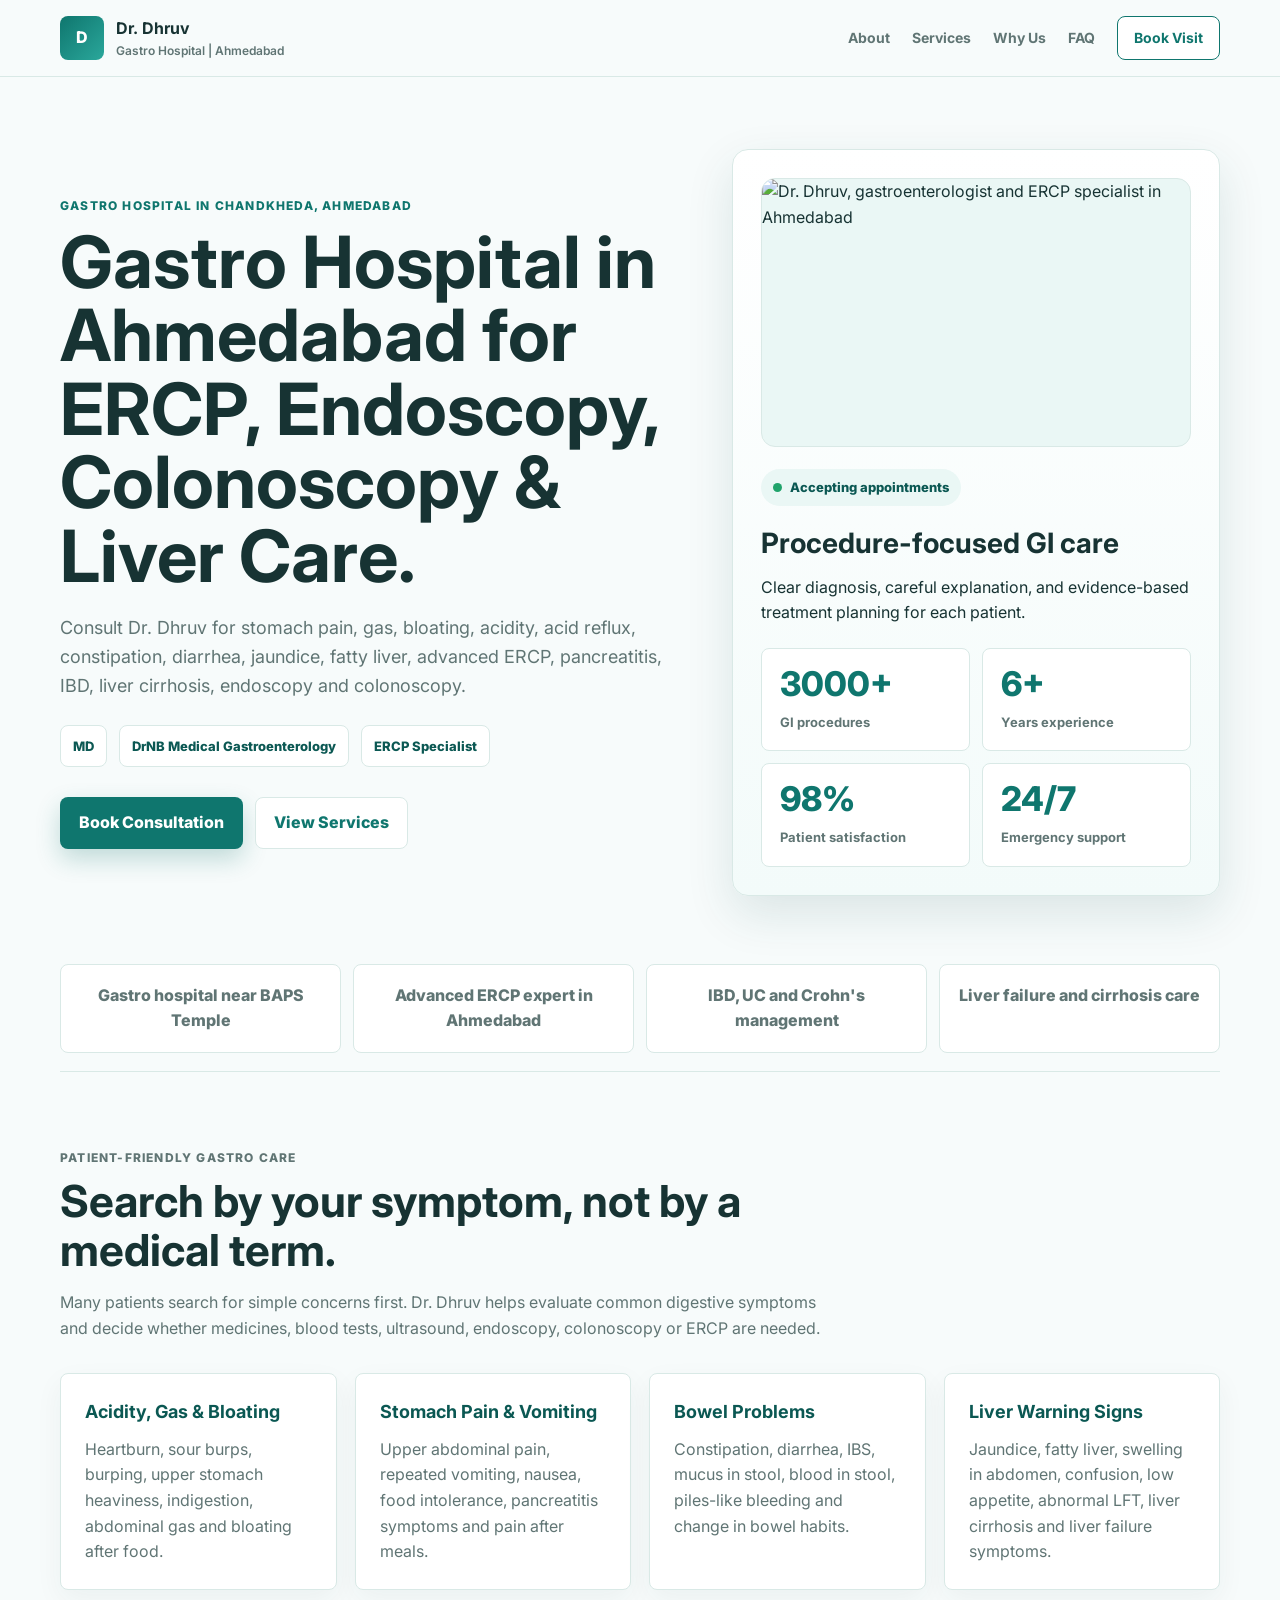
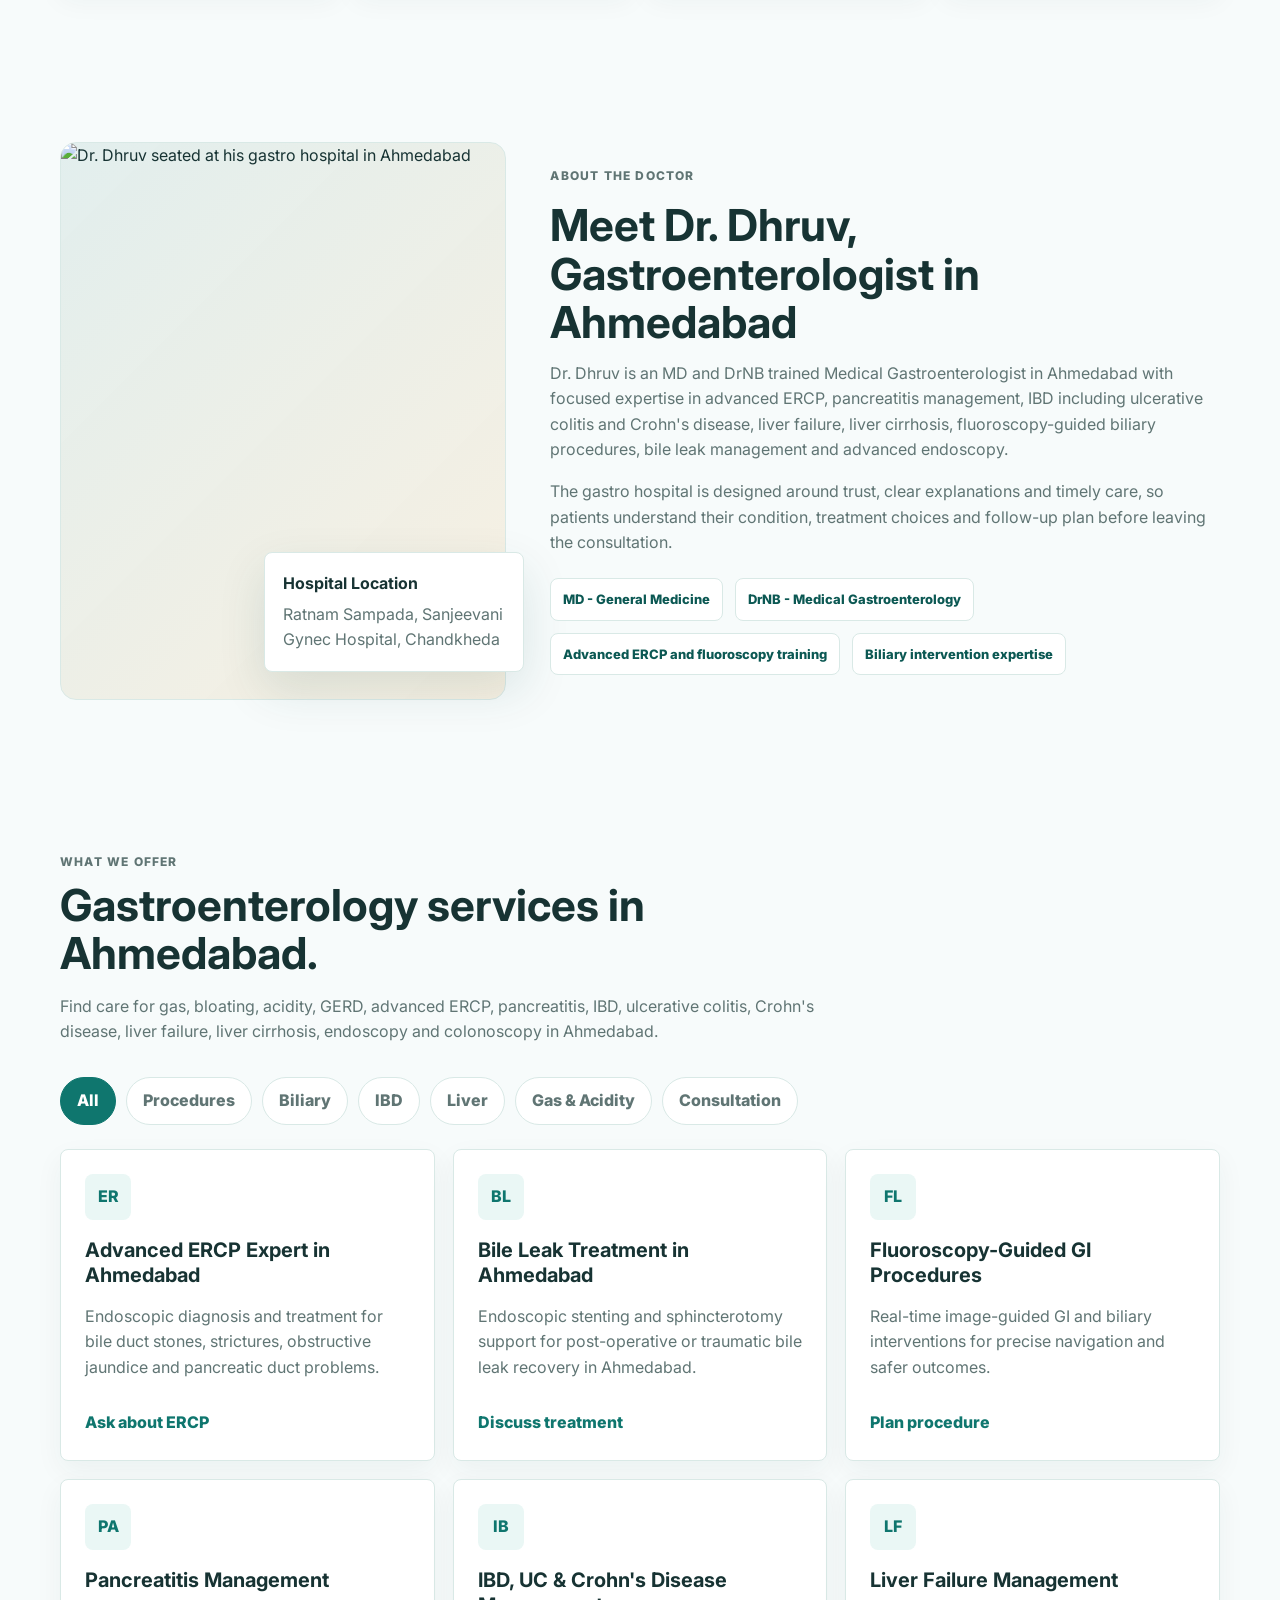
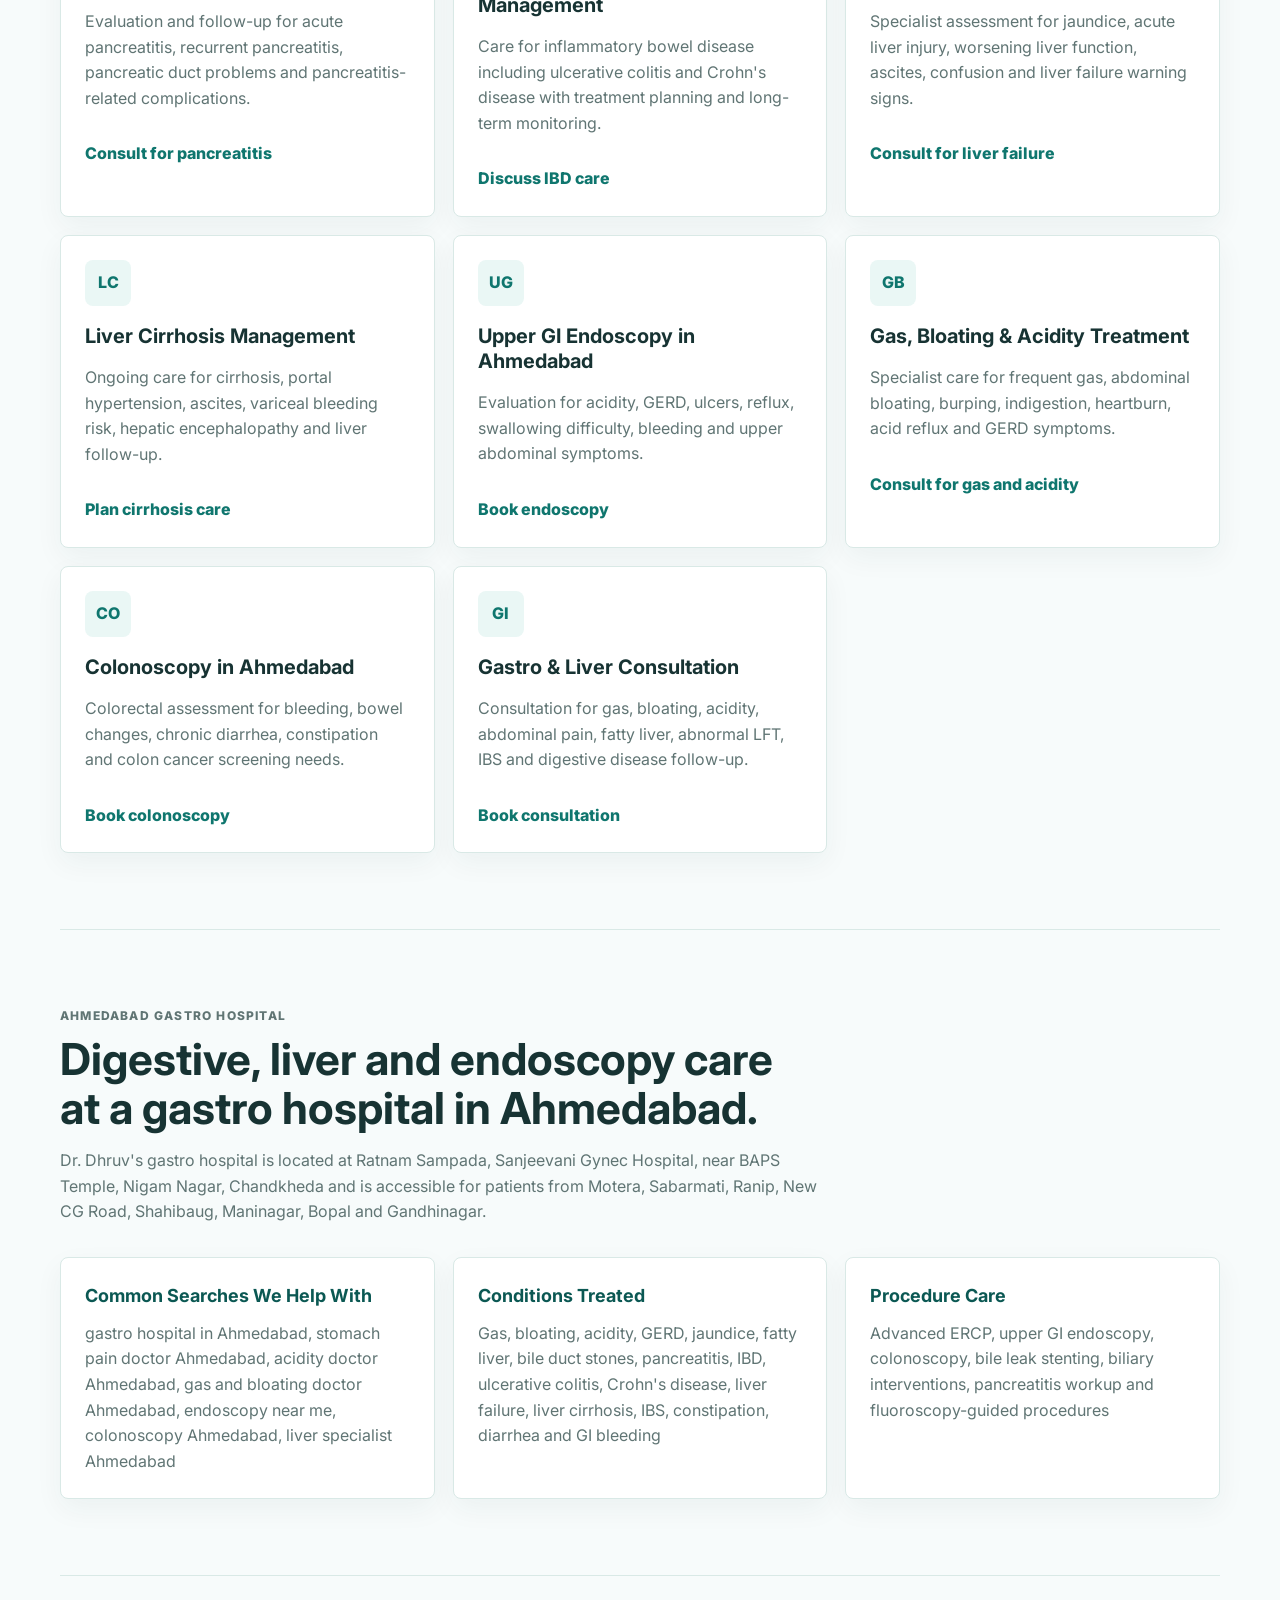
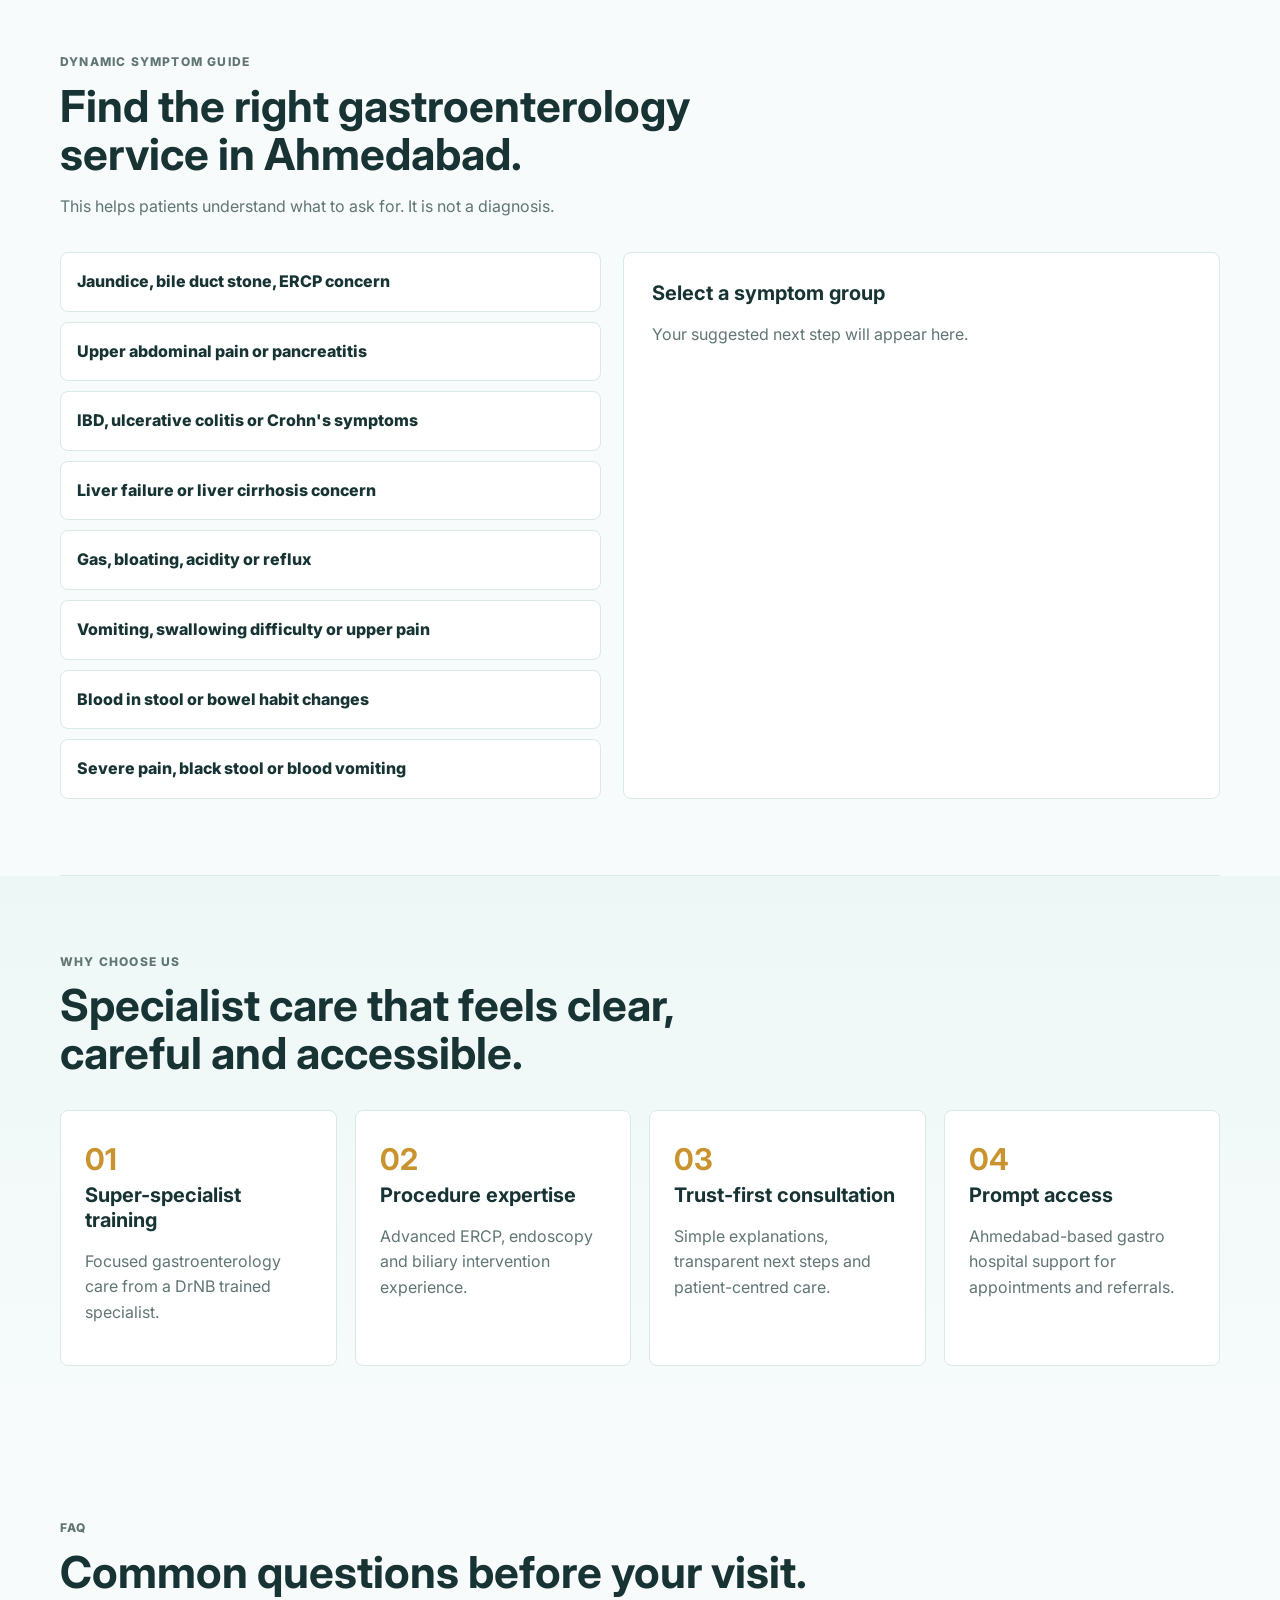
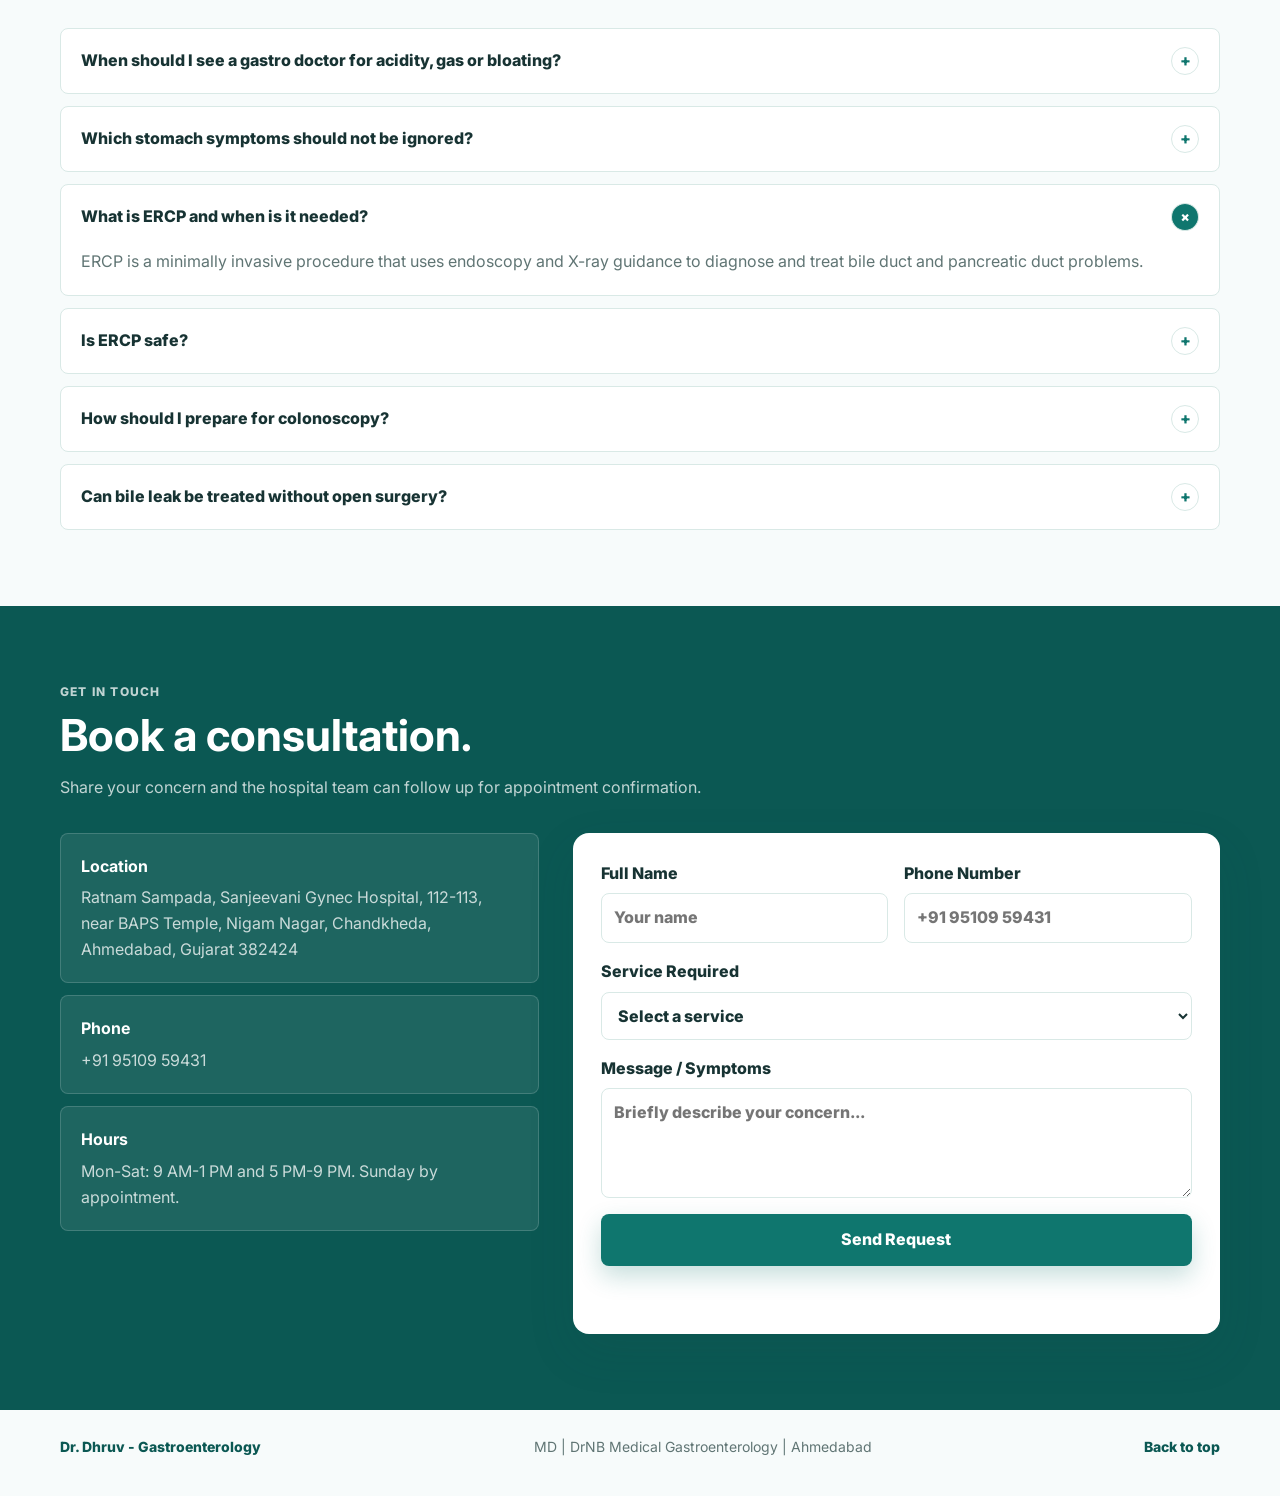
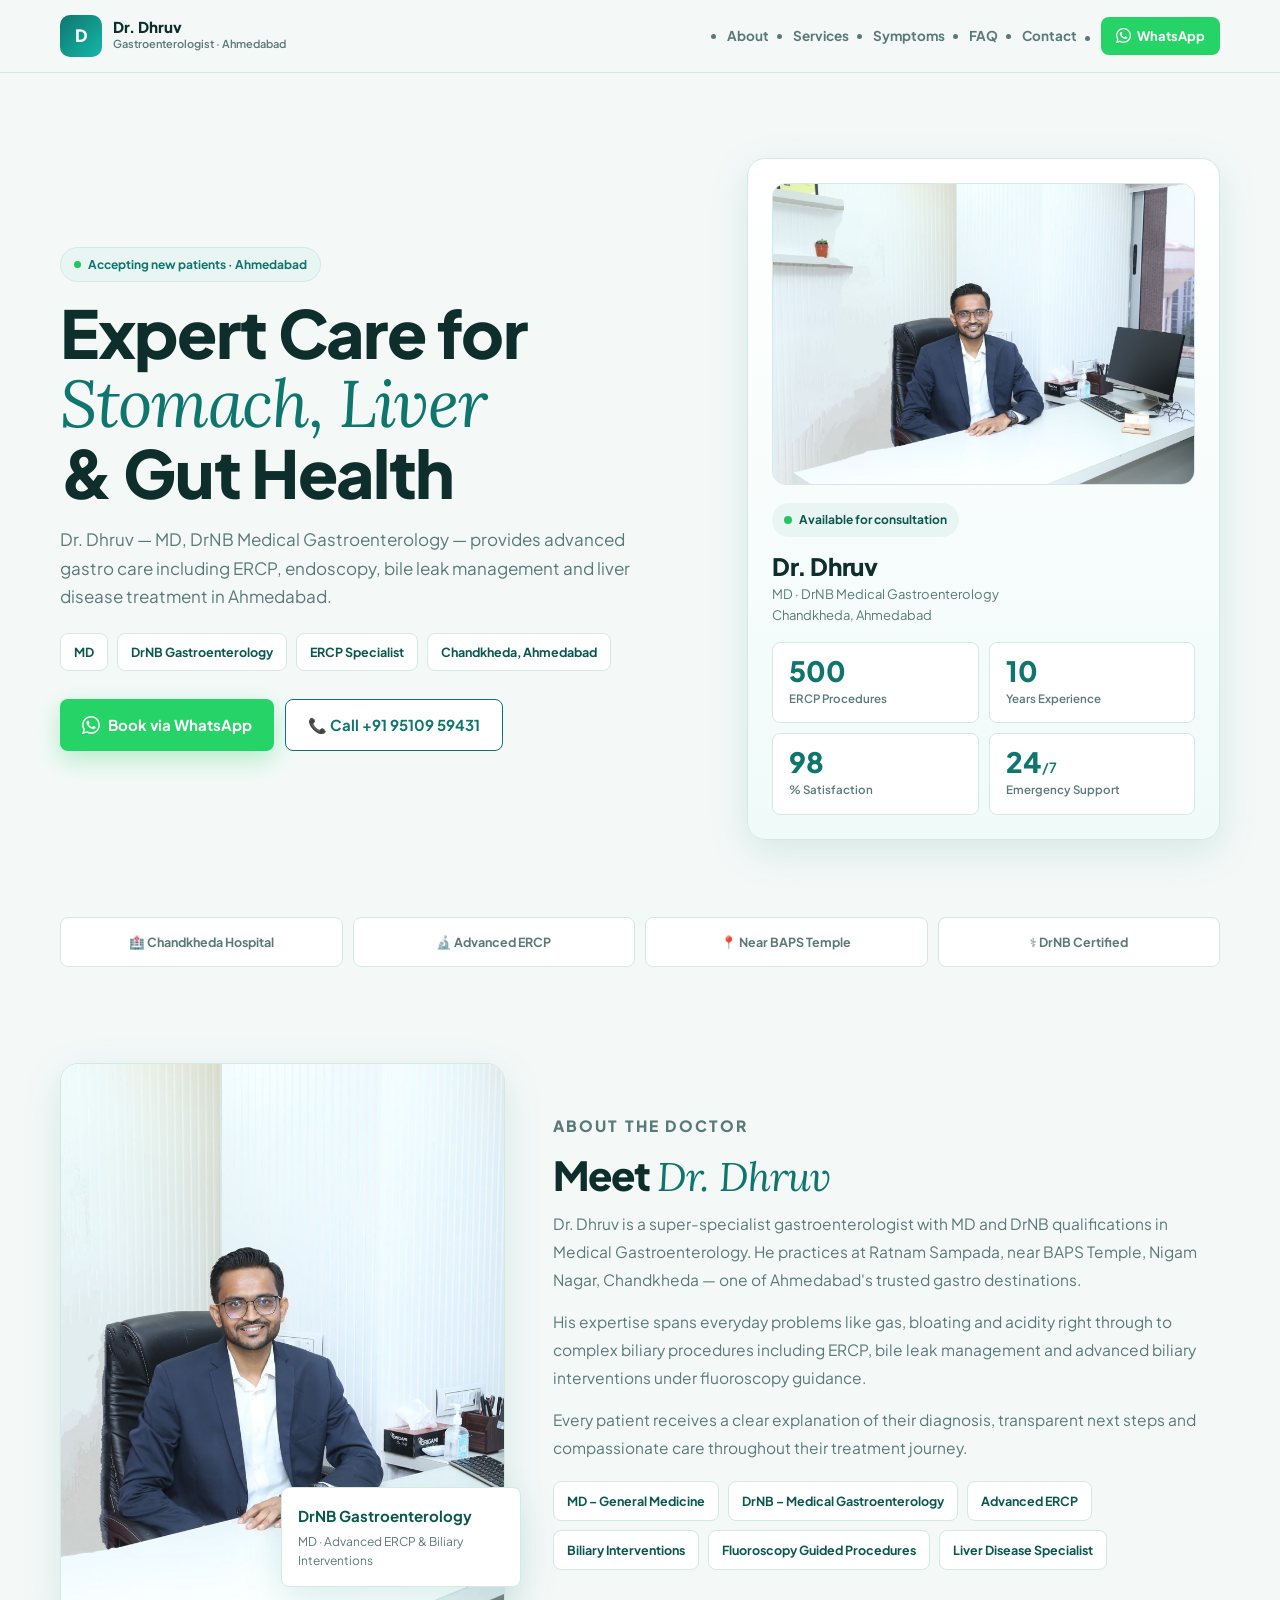
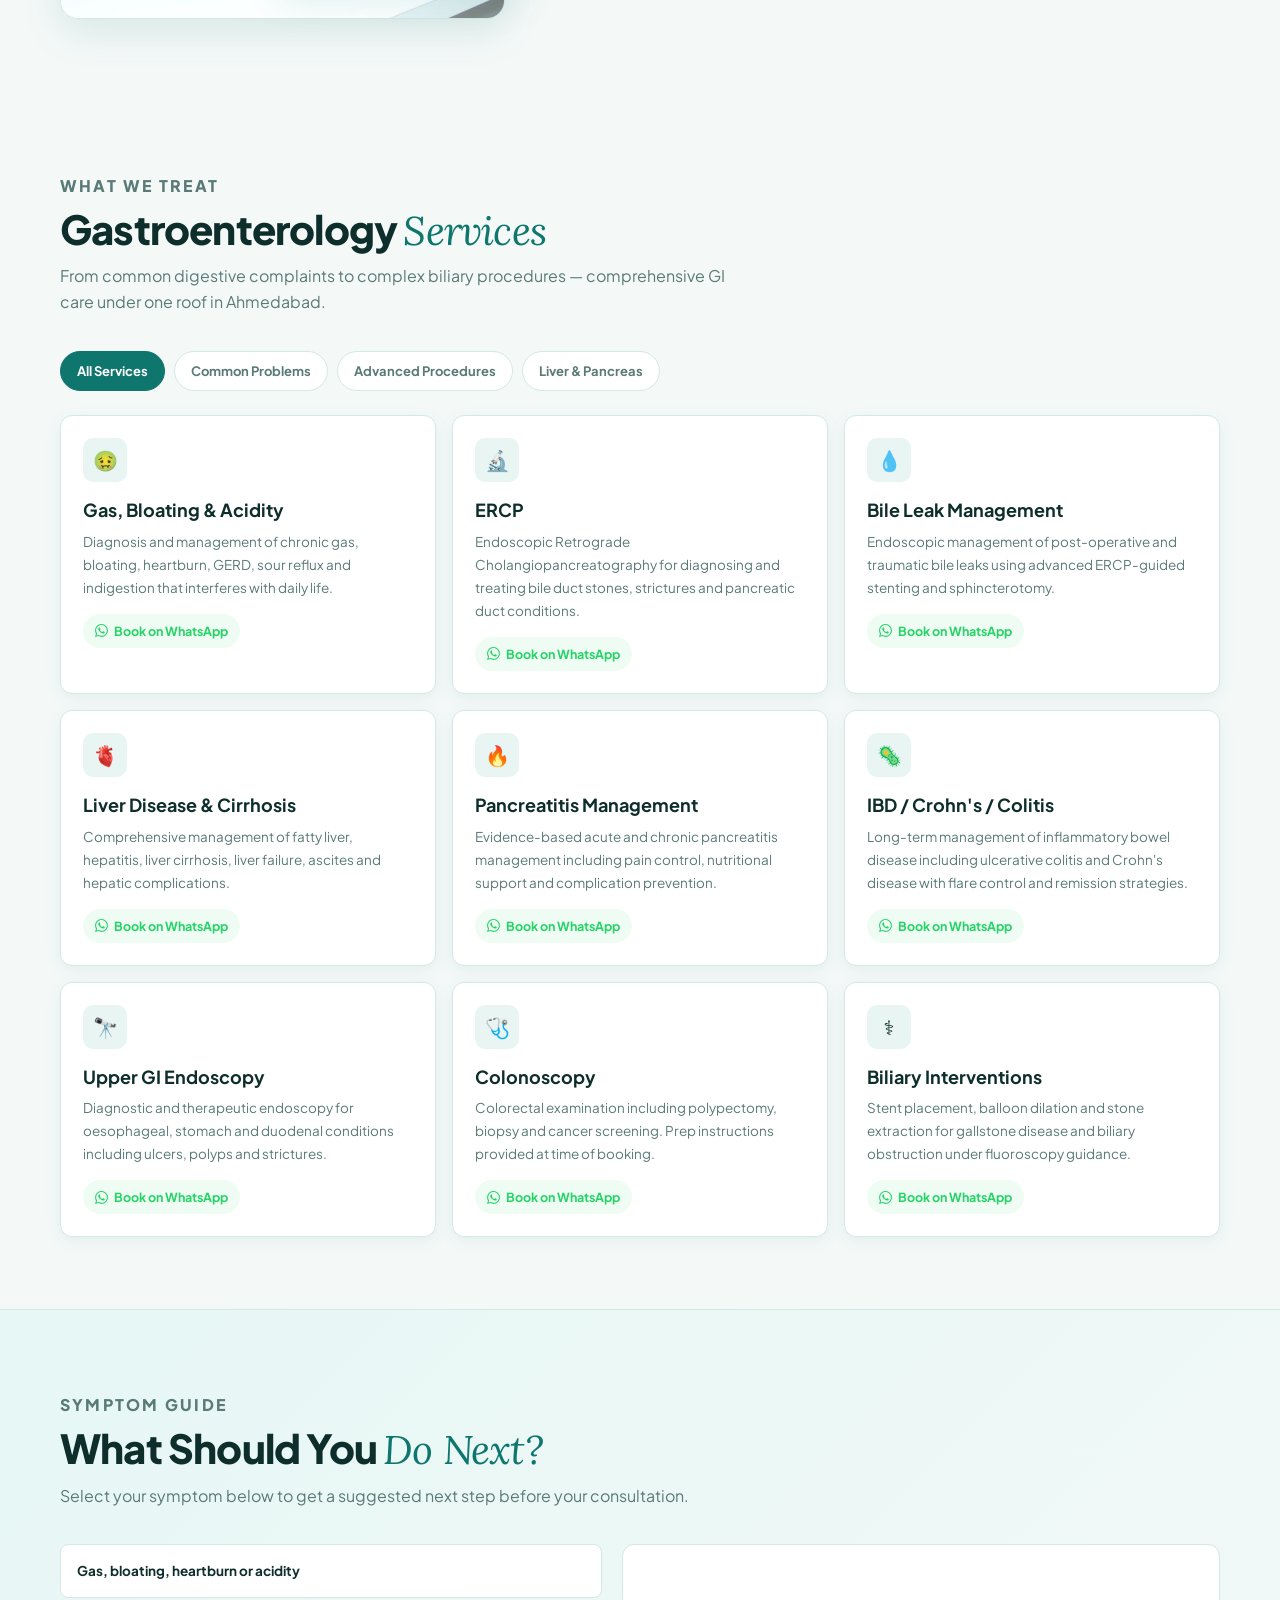
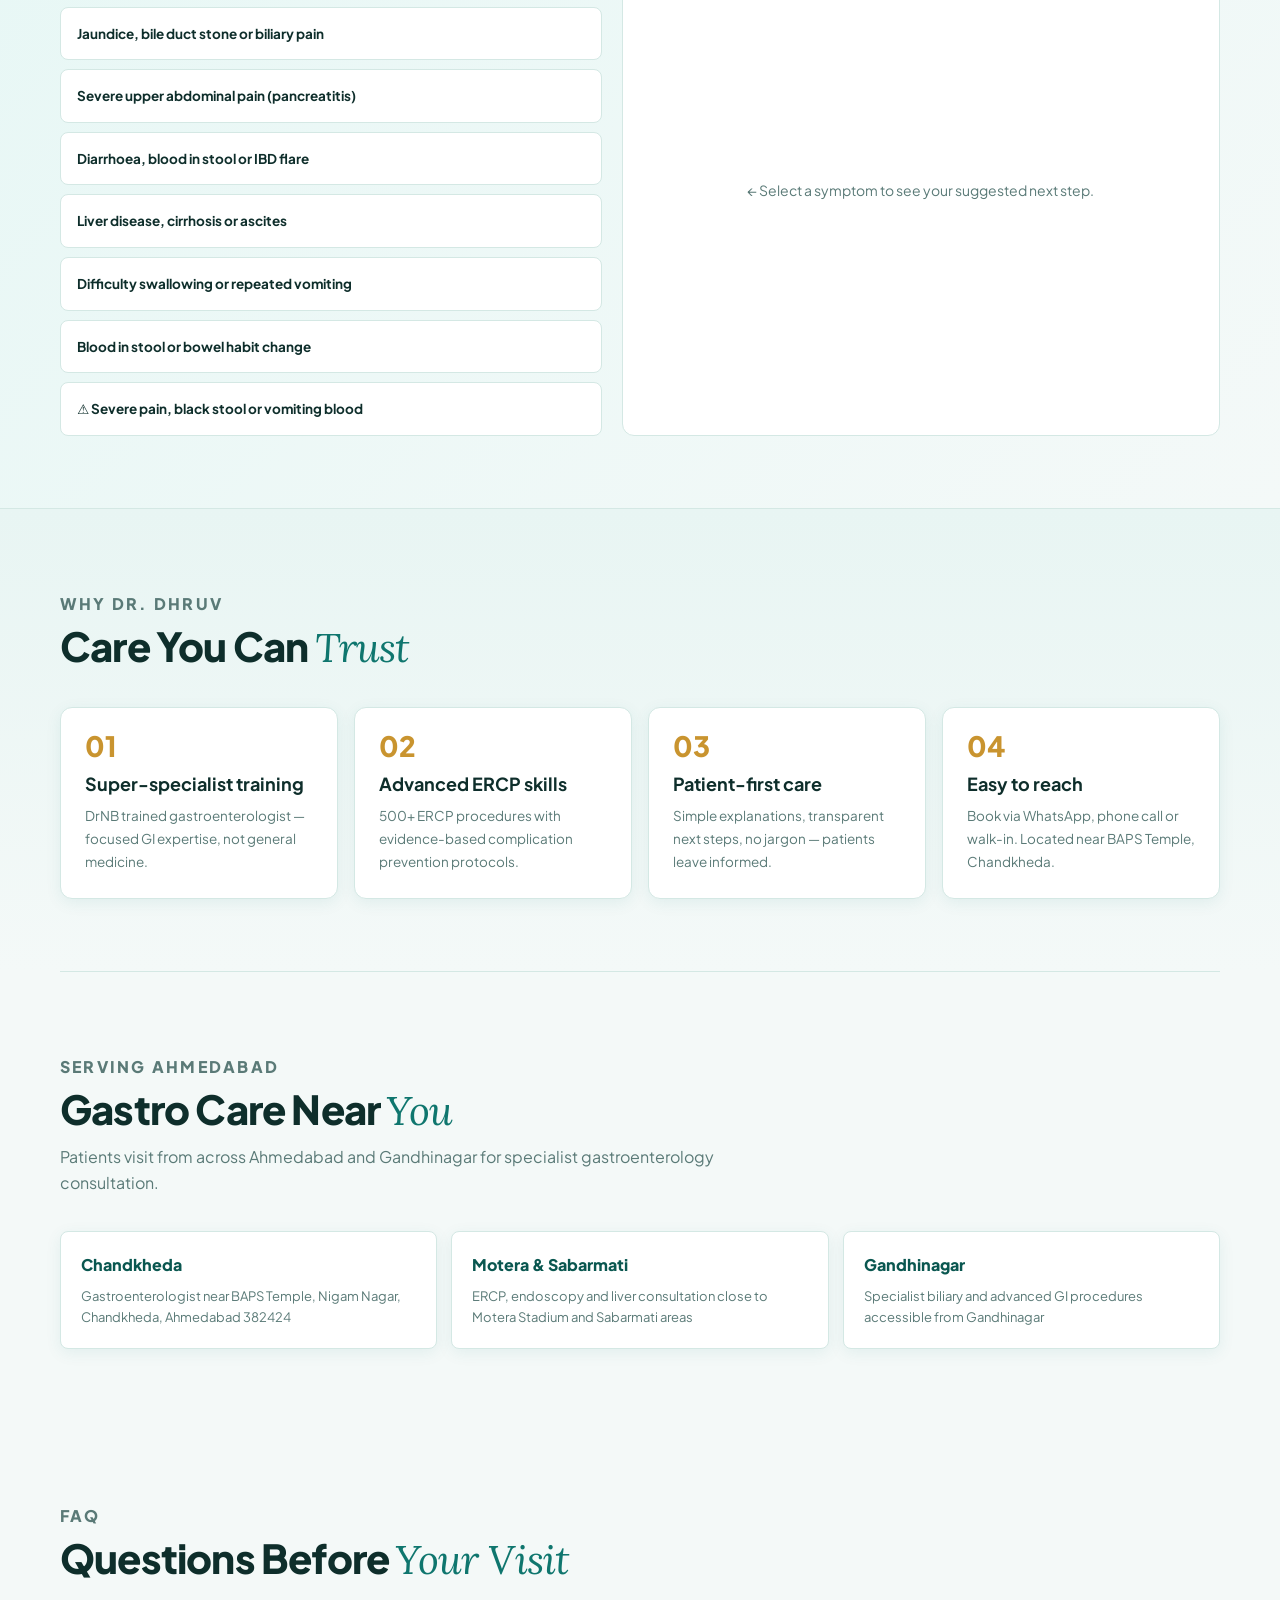
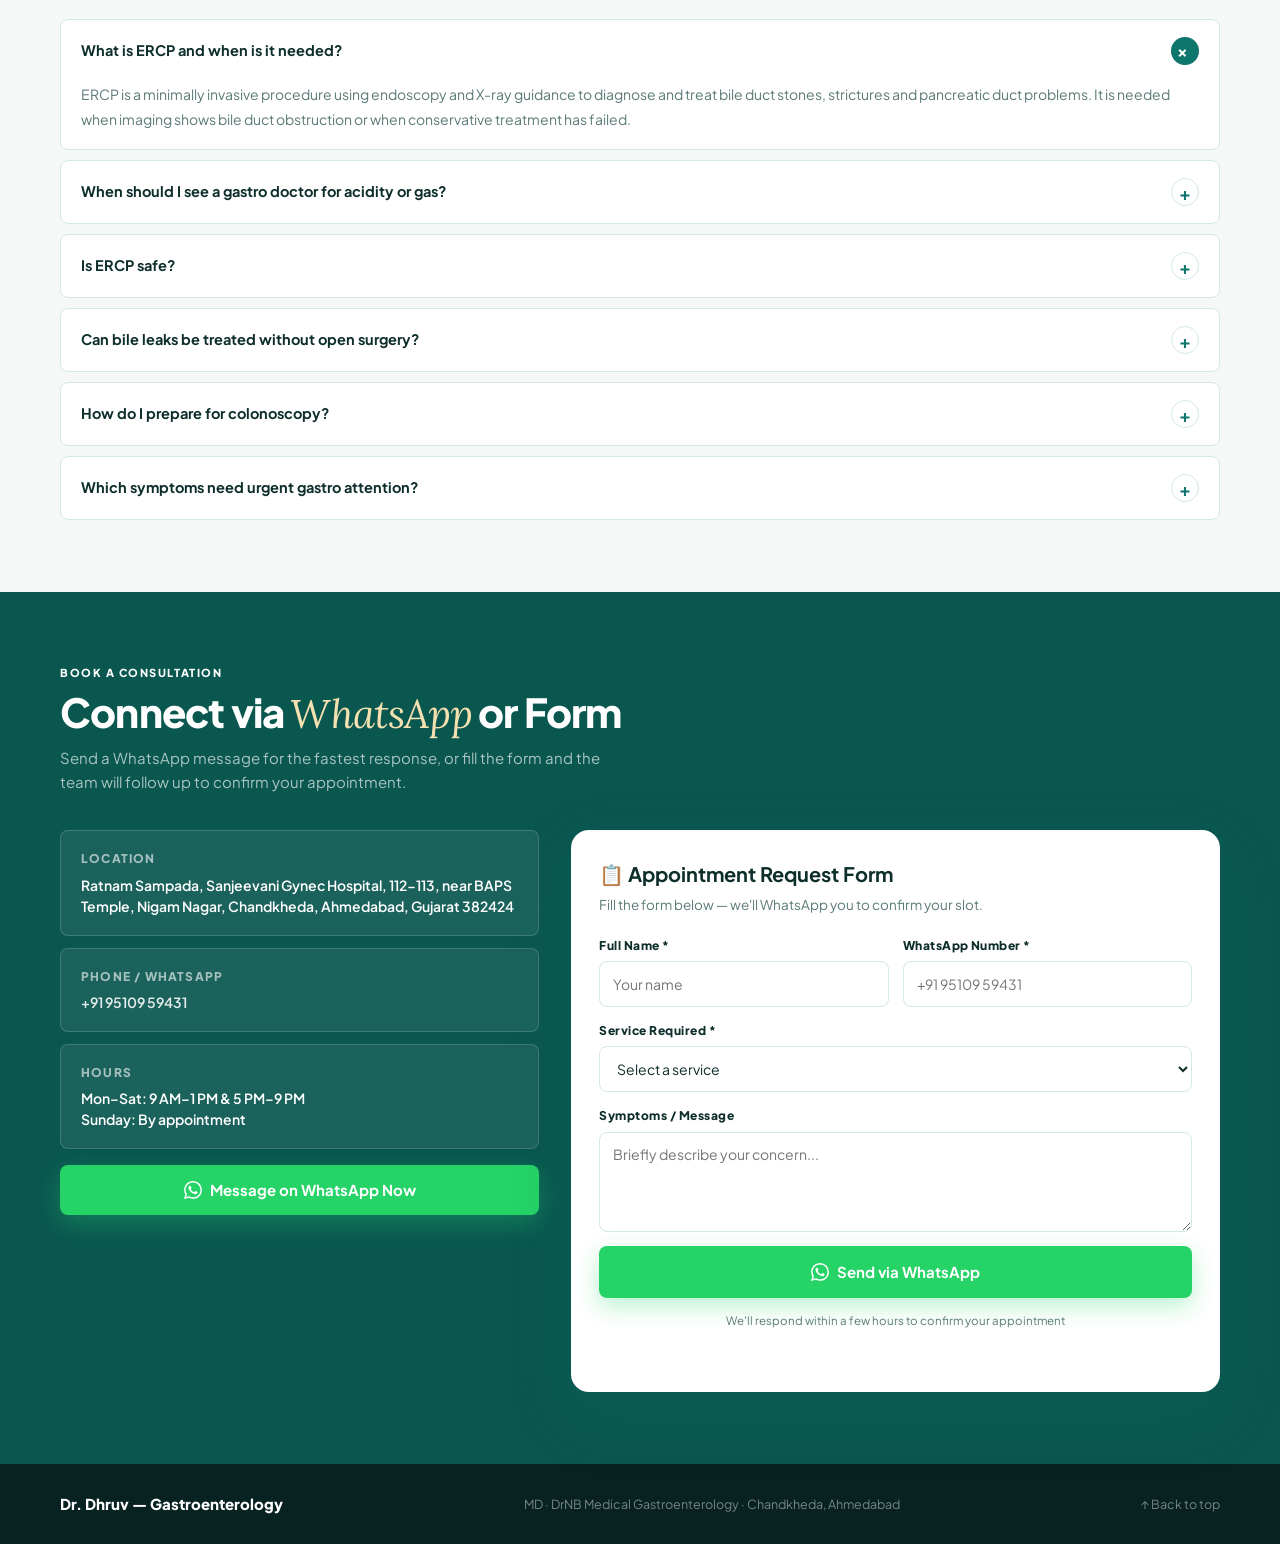
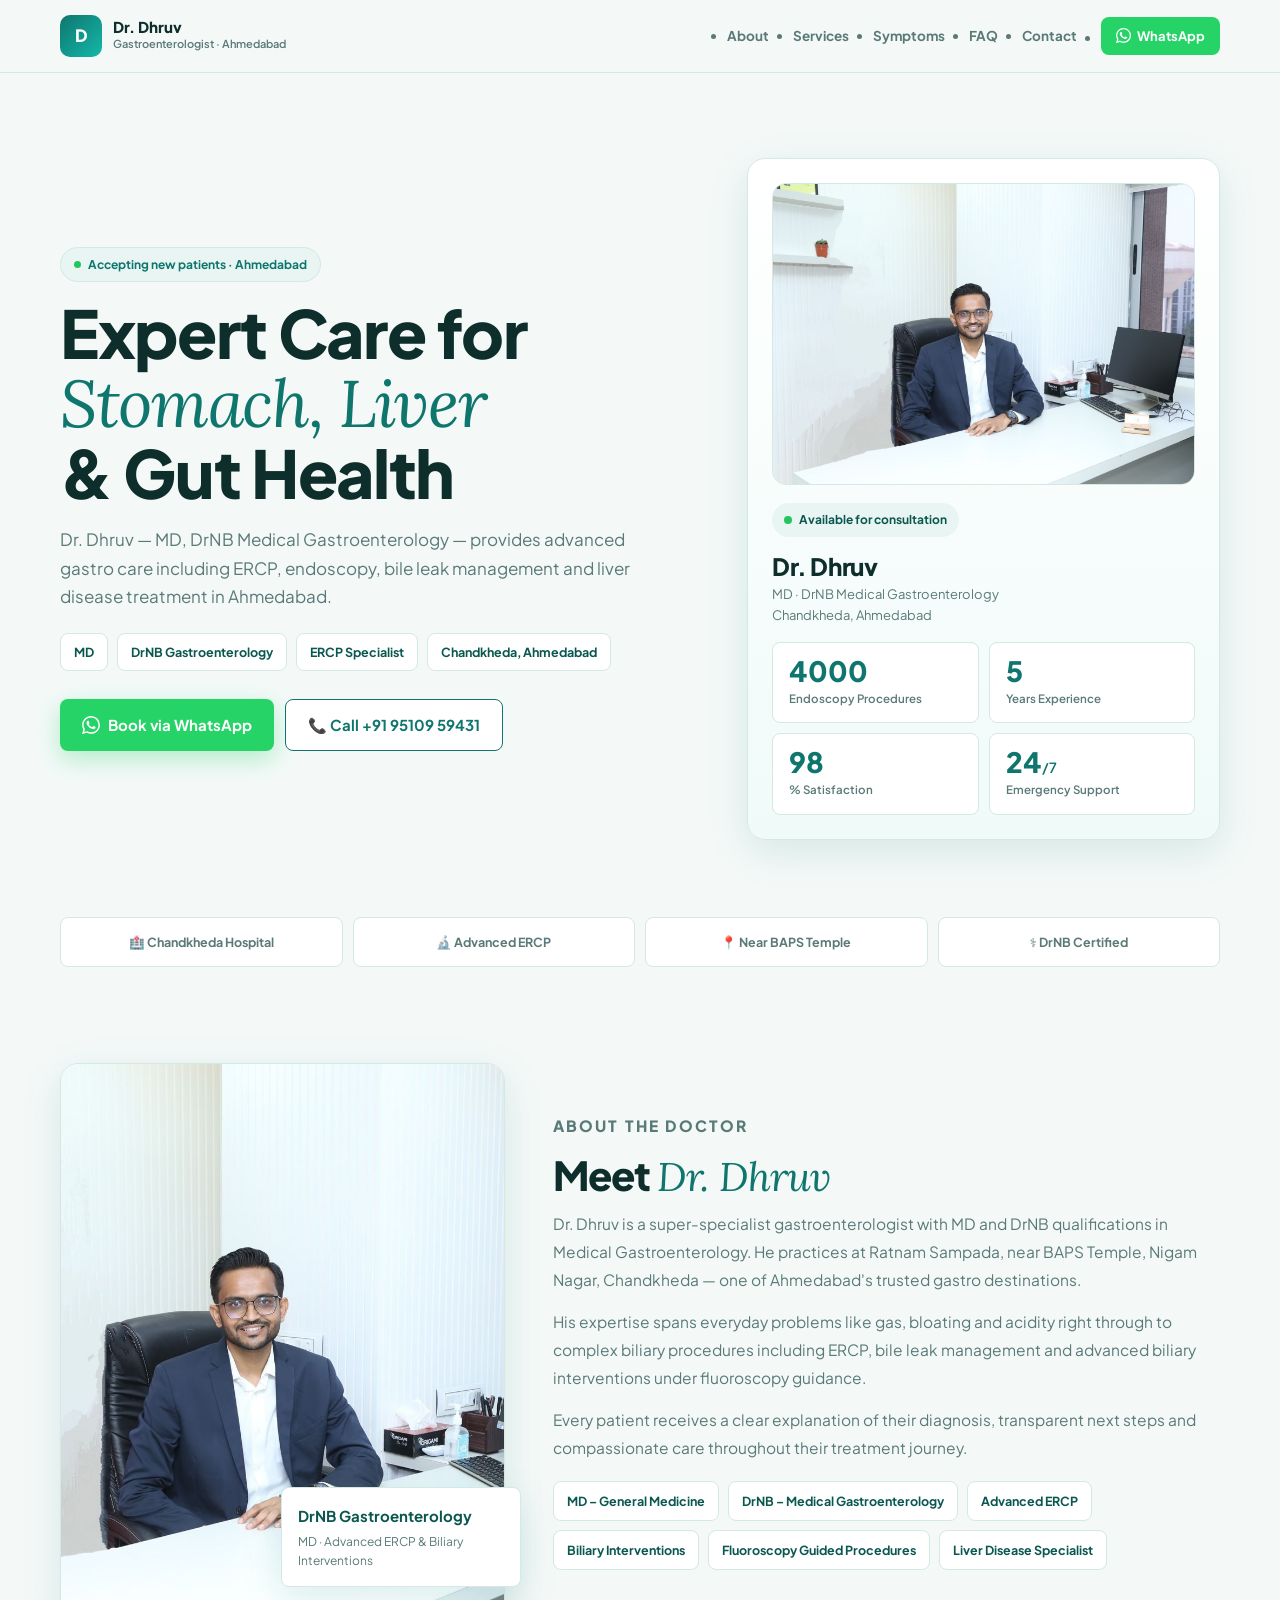
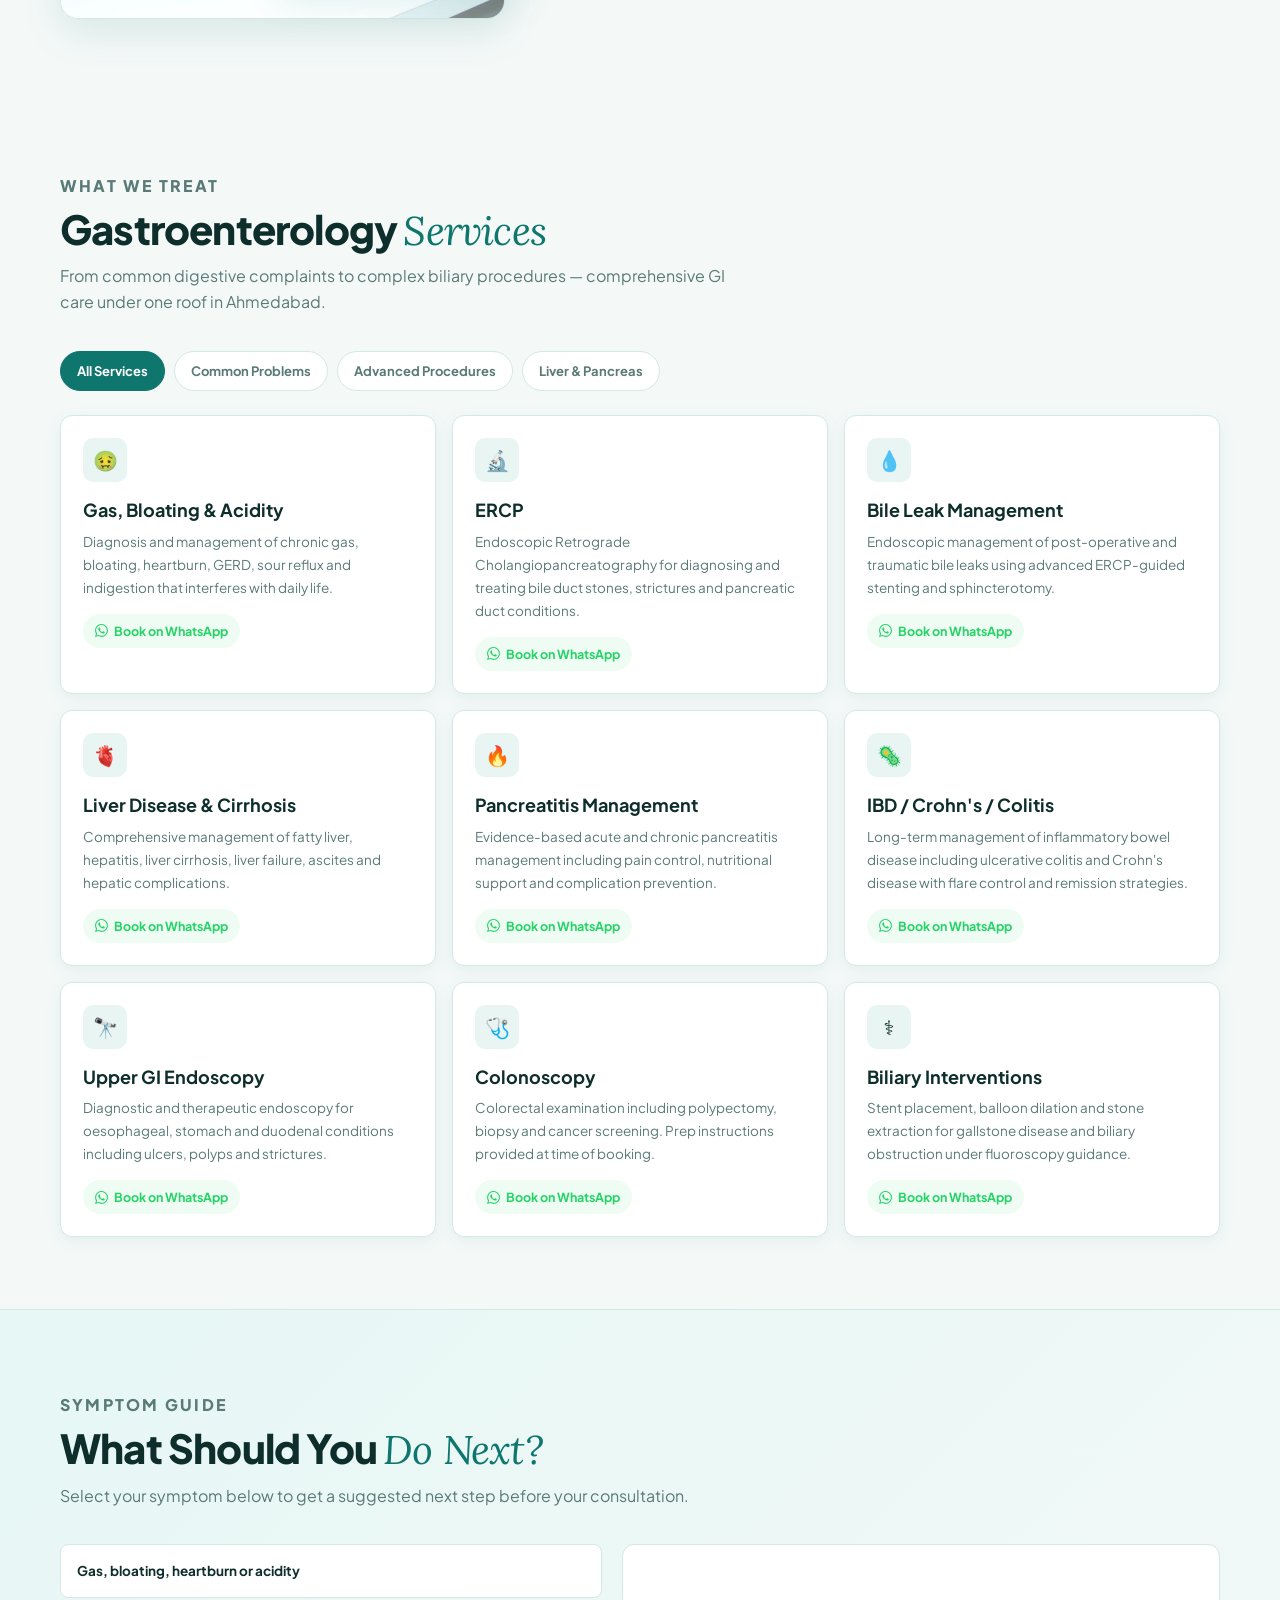
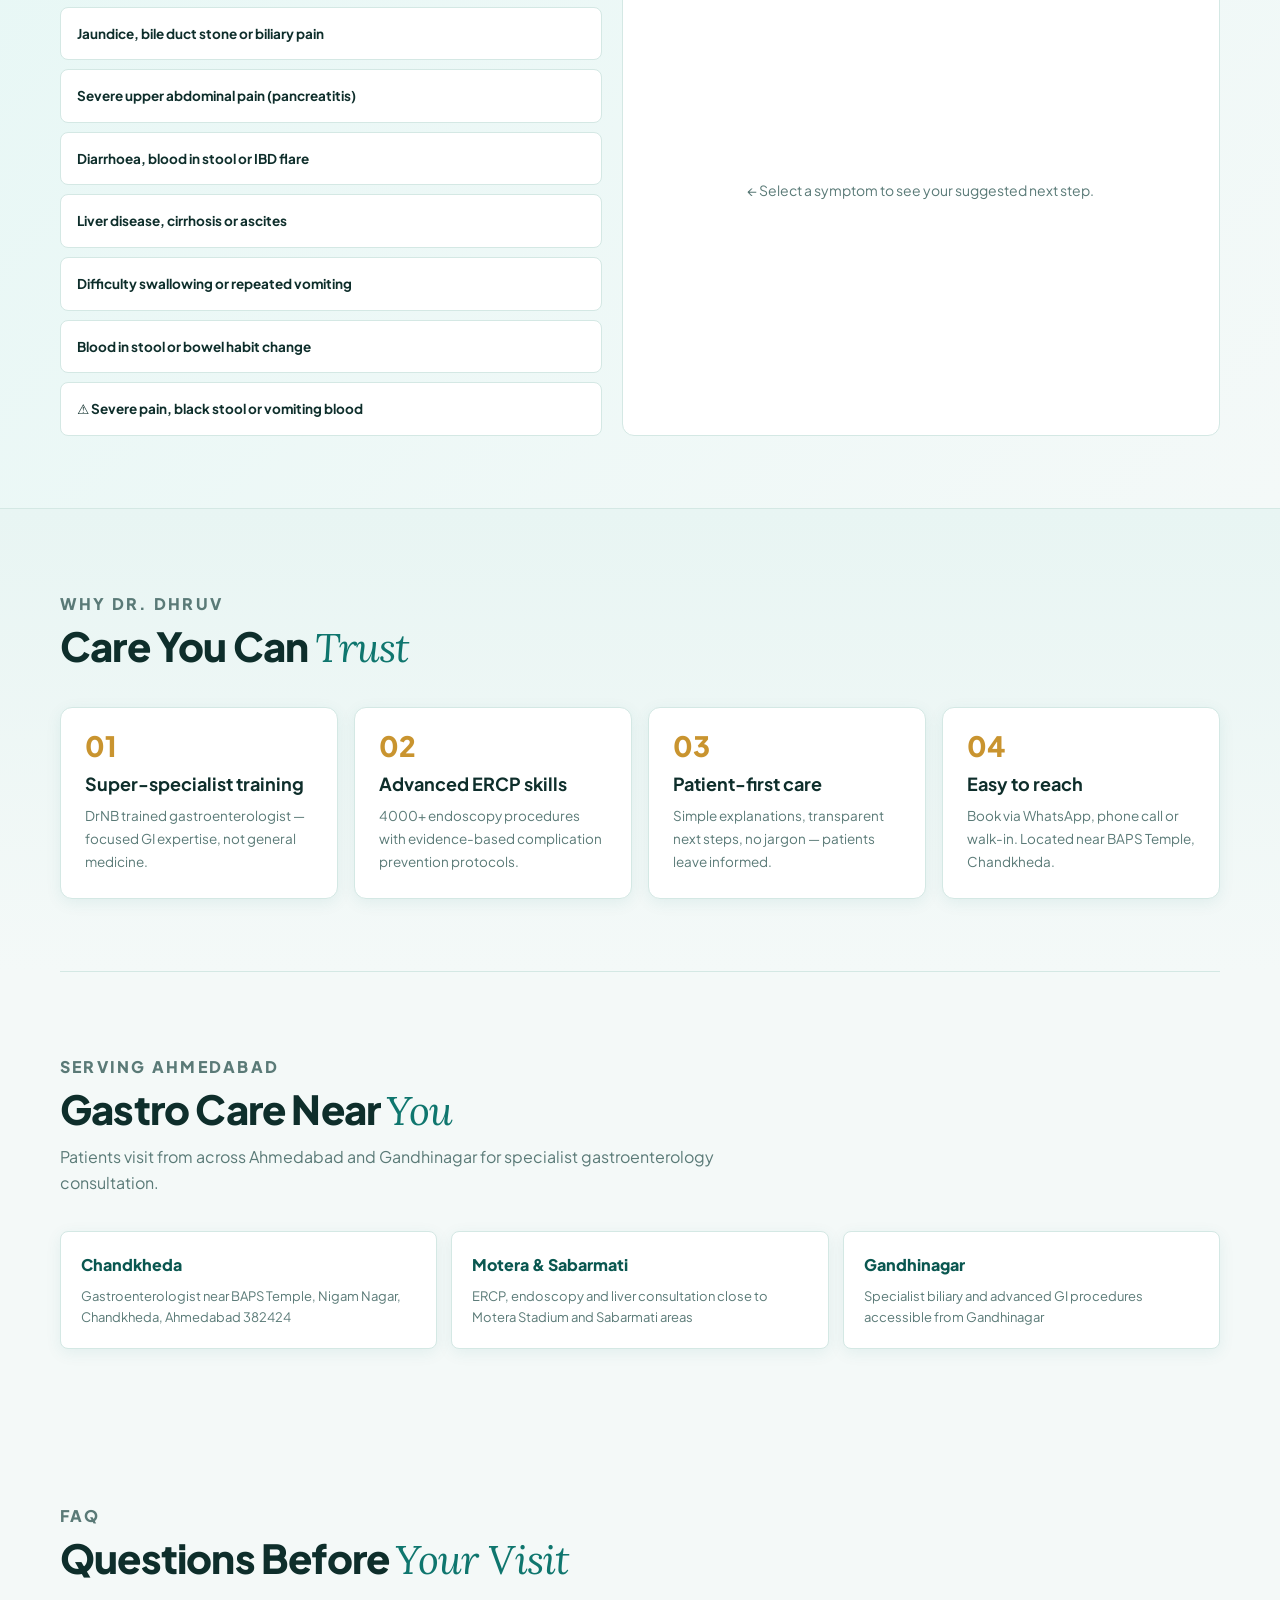
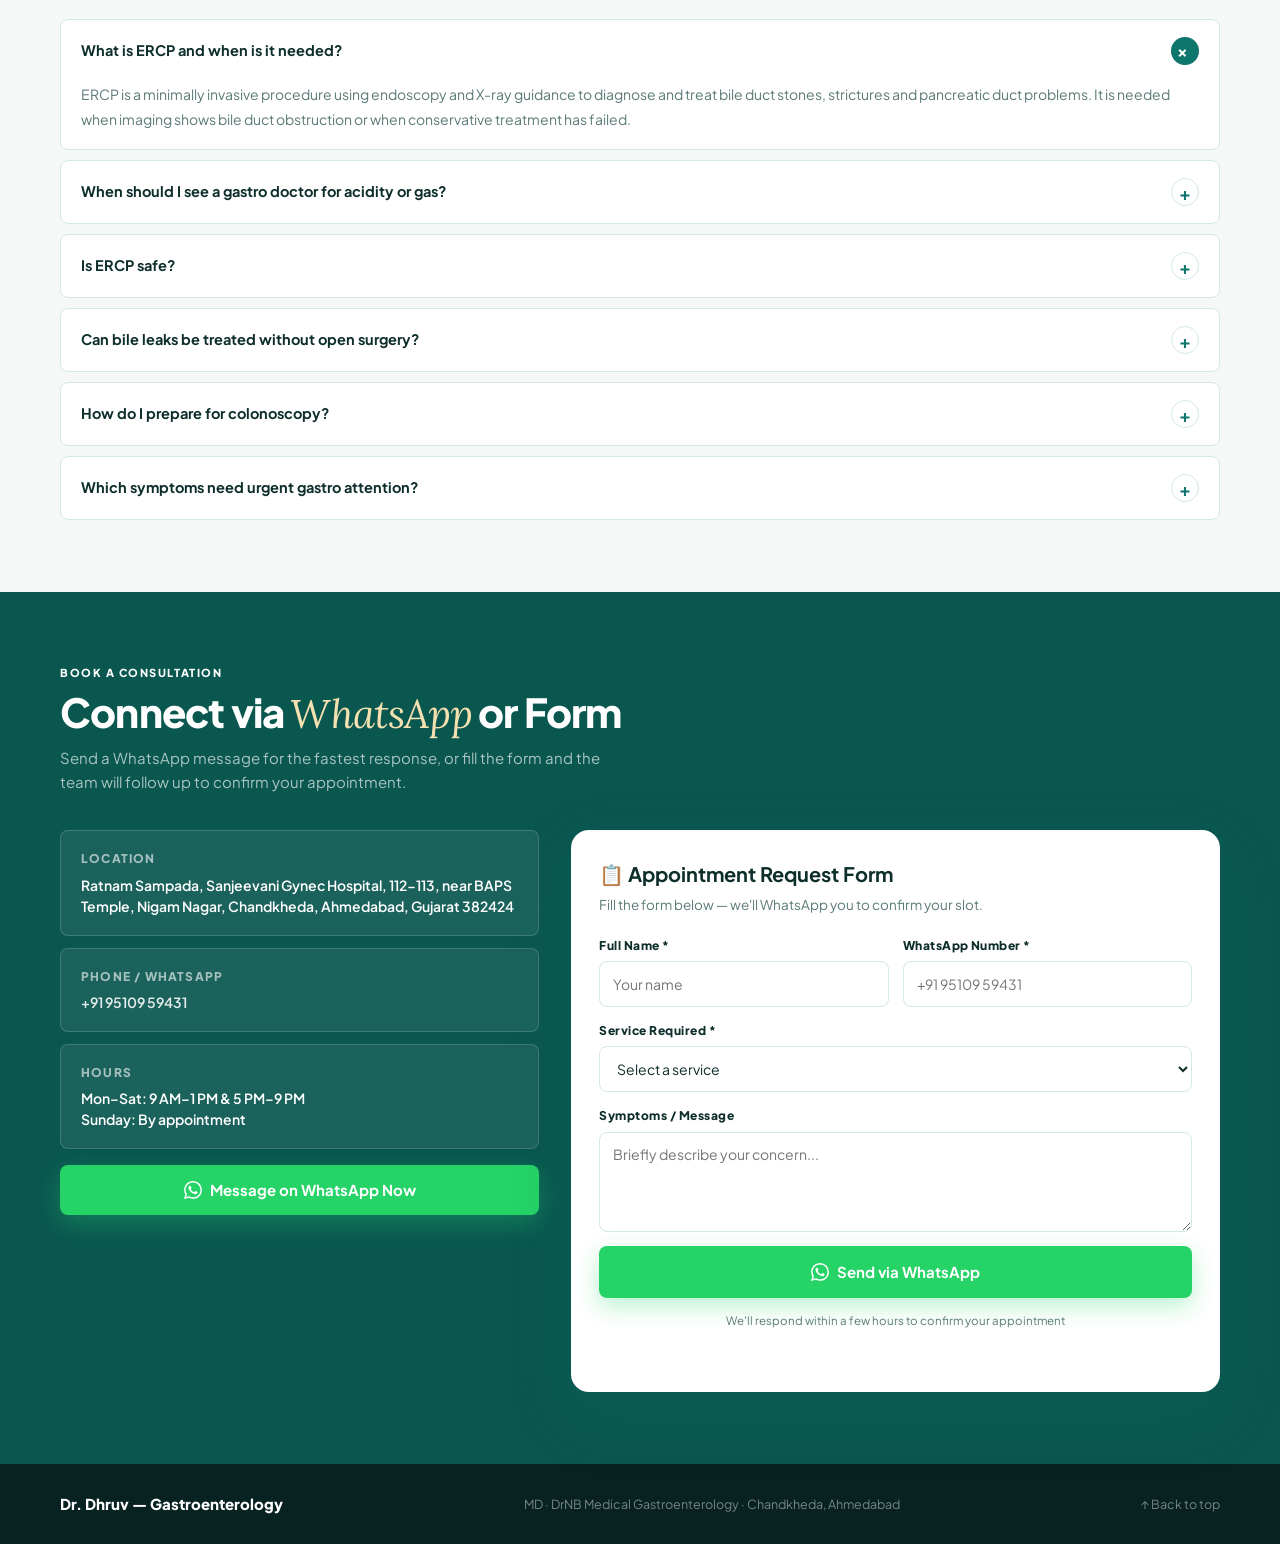
